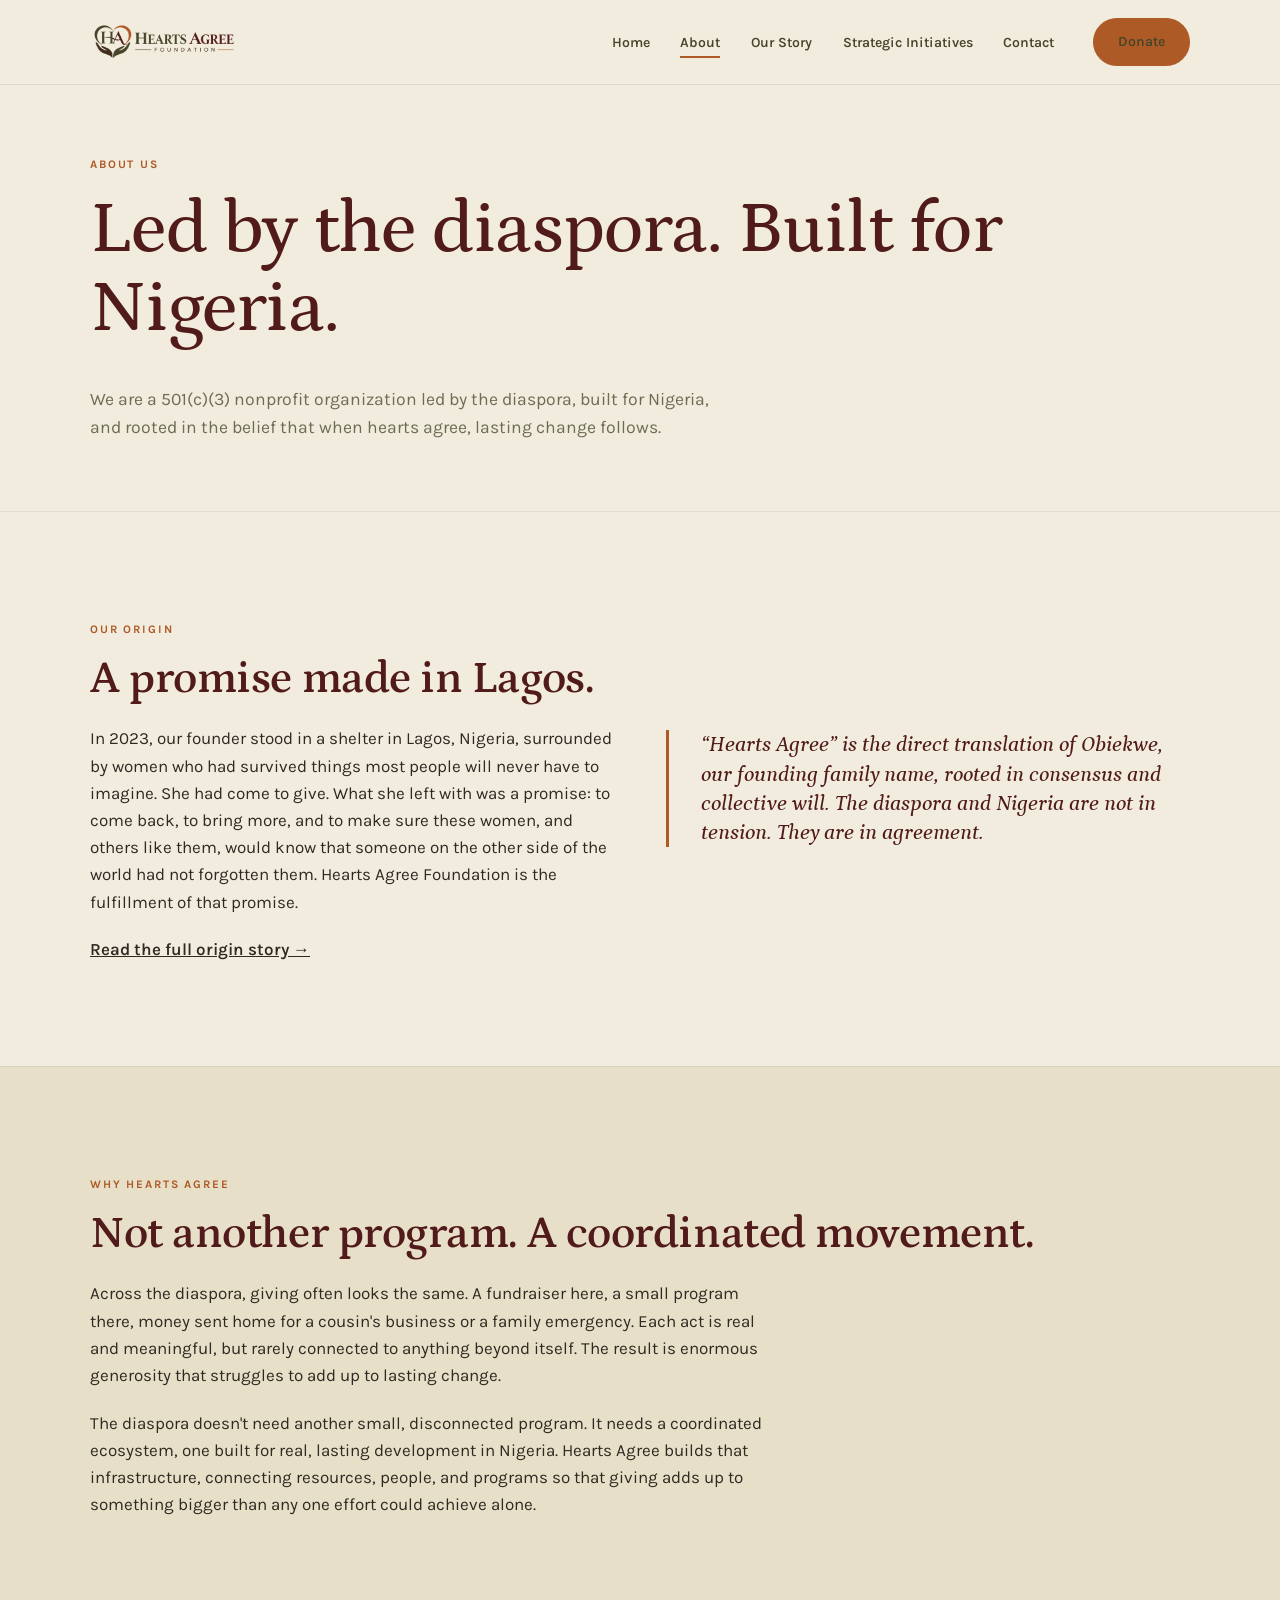
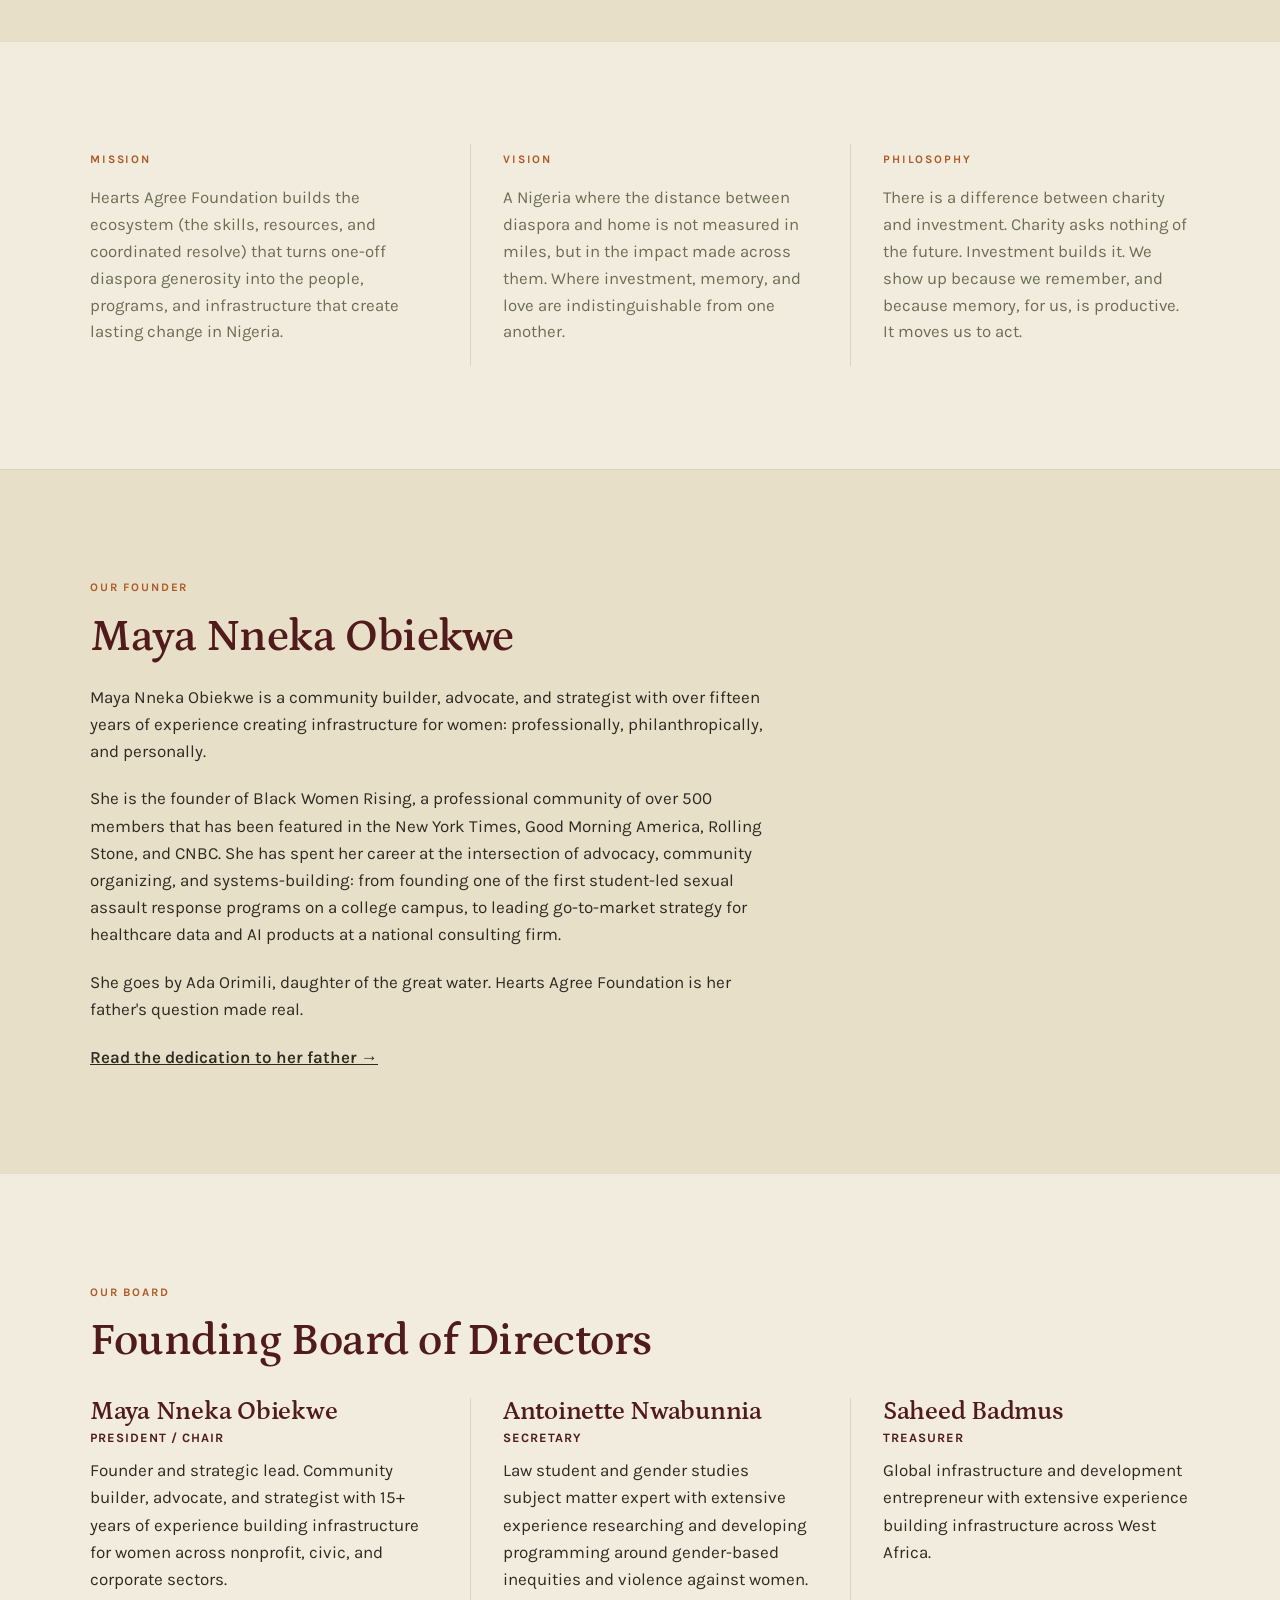
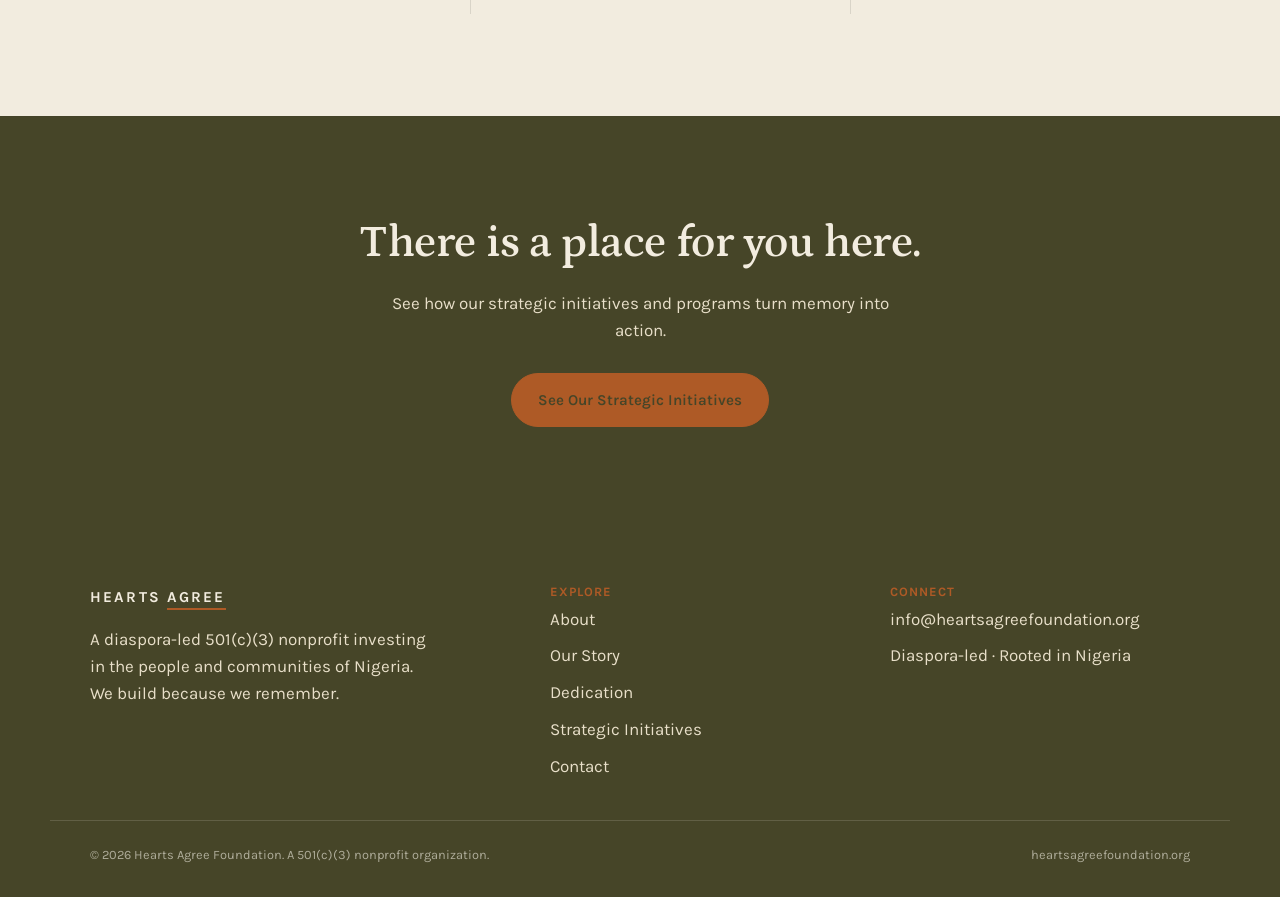
==== about.html @ 0e343a44 "Add real logo to header and favicon, snap palette to logo colors Use the official Hearts Agree Found" ====
<!DOCTYPE html>
<html lang="en">
<head>
<meta charset="UTF-8">
<meta name="viewport" content="width=device-width, initial-scale=1.0">
<title>About | Hearts Agree Foundation</title>
<meta name="description" content="Hearts Agree Foundation is a 501(c)(3) nonprofit led by the diaspora, built for Nigeria. Learn our origin story, what our name means, and meet our founder and board.">
<link rel="preconnect" href="https://fonts.googleapis.com">
<link rel="preconnect" href="https://fonts.gstatic.com" crossorigin>
<link href="https://fonts.googleapis.com/css2?family=Petrona:ital,wght@0,500;0,600;0,700;1,500&family=Karla:wght@400;500;600;700&display=swap" rel="stylesheet">
<link rel="icon" type="image/png" href="assets/img/favicon.png">
<link rel="stylesheet" href="assets/css/style.css">
</head>
<body>

<header class="site-header">
  <nav class="nav">
    <a href="index.html" class="brand"><img src="assets/img/logo.png" alt="Hearts Agree Foundation" class="brand-logo"></a>
    <button class="nav-toggle" aria-label="Toggle menu" aria-expanded="false">
      <span></span><span></span><span></span>
    </button>
    <ul class="nav-links">
      <li><a href="index.html">Home</a></li>
      <li><a href="about.html">About</a></li>
      <li><a href="story.html">Our Story</a></li>
      <li><a href="programs.html">Strategic Initiatives</a></li>
      <li><a href="contact.html">Contact</a></li>
      <li class="nav-cta"><a href="contact.html#donate" class="btn btn-gold">Donate</a></li>
    </ul>
  </nav>
</header>

<section class="page-hero">
  <div class="wrap">
    <span class="eyebrow">About Us</span>
    <h1>Led by the diaspora. Built for Nigeria.</h1>
    <p style="font-size:1.1rem; max-width:62ch; color:var(--forest-soft);">We are a 501(c)(3) nonprofit organization led by the diaspora, built for Nigeria, and rooted in the belief that when hearts agree, lasting change follows.</p>
  </div>
</section>

<section>
  <div class="wrap split">
    <div>
      <span class="eyebrow">Our Origin</span>
      <h2>A promise made in Lagos.</h2>
      <p>In 2023, our founder stood in a shelter in Lagos, Nigeria, surrounded by women who had survived things most people will never have to imagine. She had come to give. What she left with was a promise: to come back, to bring more, and to make sure these women, and others like them, would know that someone on the other side of the world had not forgotten them. Hearts Agree Foundation is the fulfillment of that promise.</p>
      <a href="story.html" style="text-decoration:underline; font-weight:600;">Read the full origin story &rarr;</a>
    </div>
    <div class="split-media">
      <div class="quote">
        <p>&ldquo;Hearts Agree&rdquo; is the direct translation of Obiekwe, our founding family name, rooted in consensus and collective will. The diaspora and Nigeria are not in tension. They are in agreement.</p>
      </div>
    </div>
  </div>
</section>

<section class="tint">
  <div class="wrap">
    <span class="eyebrow">Why Hearts Agree</span>
    <h2>Not another program. A coordinated movement.</h2>
    <p style="max-width:68ch;">Across the diaspora, giving often looks the same. A fundraiser here, a small program there, money sent home for a cousin's business or a family emergency. Each act is real and meaningful, but rarely connected to anything beyond itself. The result is enormous generosity that struggles to add up to lasting change.</p>
    <p style="max-width:68ch;">The diaspora doesn't need another small, disconnected program. It needs a coordinated ecosystem, one built for real, lasting development in Nigeria. Hearts Agree builds that infrastructure, connecting resources, people, and programs so that giving adds up to something bigger than any one effort could achieve alone.</p>
  </div>
</section>

<section>
  <div class="wrap">
    <div class="pillar-grid">
      <div>
        <span class="eyebrow">Mission</span>
        <p style="font-size:1.05rem; color:var(--forest-soft);">Hearts Agree Foundation builds the ecosystem (the skills, resources, and coordinated resolve) that turns one-off diaspora generosity into the people, programs, and infrastructure that create lasting change in Nigeria.</p>
      </div>
      <div>
        <span class="eyebrow">Vision</span>
        <p style="font-size:1.05rem; color:var(--forest-soft);">A Nigeria where the distance between diaspora and home is not measured in miles, but in the impact made across them. Where investment, memory, and love are indistinguishable from one another.</p>
      </div>
      <div>
        <span class="eyebrow">Philosophy</span>
        <p style="font-size:1.05rem; color:var(--forest-soft);">There is a difference between charity and investment. Charity asks nothing of the future. Investment builds it. We show up because we remember, and because memory, for us, is productive. It moves us to act.</p>
      </div>
    </div>
  </div>
</section>

<section class="tint">
  <div class="wrap founder-row" style="display:block;">
    <span class="eyebrow">Our Founder</span>
    <h2>Maya Nneka Obiekwe</h2>
    <p style="max-width:68ch;">Maya Nneka Obiekwe is a community builder, advocate, and strategist with over fifteen years of experience creating infrastructure for women: professionally, philanthropically, and personally.</p>
    <p style="max-width:68ch;">She is the founder of Black Women Rising, a professional community of over 500 members that has been featured in the New York Times, Good Morning America, Rolling Stone, and CNBC. She has spent her career at the intersection of advocacy, community organizing, and systems-building: from founding one of the first student-led sexual assault response programs on a college campus, to leading go-to-market strategy for healthcare data and AI products at a national consulting firm.</p>
    <p style="max-width:68ch;">She goes by Ada Orimili, daughter of the great water. Hearts Agree Foundation is her father's question made real.</p>
    <a href="dedication.html" style="text-decoration:underline; font-weight:600;">Read the dedication to her father &rarr;</a>
  </div>
</section>

<section>
  <div class="wrap">
    <span class="eyebrow">Our Board</span>
    <h2 style="margin-bottom:2rem;">Founding Board of Directors</h2>
    <div class="board-grid">
      <div>
        <h3>Maya Nneka Obiekwe</h3>
        <span class="board-role">President / Chair</span>
        <p>Founder and strategic lead. Community builder, advocate, and strategist with 15+ years of experience building infrastructure for women across nonprofit, civic, and corporate sectors.</p>
      </div>
      <div>
        <h3>Antoinette Nwabunnia</h3>
        <span class="board-role">Secretary</span>
        <p>Law student and gender studies subject matter expert with extensive experience researching and developing programming around gender-based inequities and violence against women.</p>
      </div>
      <div>
        <h3>Saheed Badmus</h3>
        <span class="board-role">Treasurer</span>
        <p>Global infrastructure and development entrepreneur with extensive experience building infrastructure across West Africa.</p>
      </div>
    </div>
  </div>
</section>

<section class="cta-band">
  <div class="wrap">
    <h2>There is a place for you here.</h2>
    <p style="color:var(--cream-dim); max-width:50ch; margin:0 auto 1.8rem;">See how our strategic initiatives and programs turn memory into action.</p>
    <a href="programs.html" class="btn btn-gold">See Our Strategic Initiatives</a>
  </div>
</section>

<footer class="site-footer">
  <div class="wrap footer-grid">
    <div>
      <div class="brand" style="color:var(--cream);">Hearts <span>Agree</span></div>
      <p style="margin-top:1rem; max-width:34ch;">A diaspora-led 501(c)(3) nonprofit investing in the people and communities of Nigeria. We build because we remember.</p>
    </div>
    <div>
      <h4>Explore</h4>
      <ul>
        <li><a href="about.html">About</a></li>
        <li><a href="story.html">Our Story</a></li>
        <li><a href="dedication.html">Dedication</a></li>
        <li><a href="programs.html">Strategic Initiatives</a></li>
        <li><a href="contact.html">Contact</a></li>
      </ul>
    </div>
    <div>
      <h4>Connect</h4>
      <ul>
        <li><a href="mailto:info@heartsagreefoundation.org">info@heartsagreefoundation.org</a></li>
        <li>Diaspora-led &middot; Rooted in Nigeria</li>
      </ul>
    </div>
  </div>
  <div class="footer-bottom">
    <span>&copy; 2026 Hearts Agree Foundation. A 501(c)(3) nonprofit organization.</span>
    <span>heartsagreefoundation.org</span>
  </div>
</footer>

<script src="assets/js/main.js"></script>
</body>
</html>
---- assets/css/style.css ----
/* ==========================================================================
   Hearts Agree Foundation — Design System
   ========================================================================== */

:root {
  --forest: #464528;
  --forest-soft: #6B6E52;
  --cream: #F2ECDF;
  --cream-dim: #E8DFC9;
  --sage: #3D2B1F;
  --sage-soft: #DDD2BC;
  --gold: #AE5A26;
  --charcoal: #2E2A22;
  --white: #FFFFFF;
  --terracotta: #AE5A26;
  --terracotta-soft: #DDBB98;
  --maroon: #511B1B;
  --maroon-soft: #C99A9B;

  --font-display: "Petrona", Georgia, "Times New Roman", serif;
  --font-body: "Karla", -apple-system, BlinkMacSystemFont, "Segoe UI", sans-serif;

  --max: 1180px;
  --gap: clamp(1.5rem, 4vw, 4rem);
  --radius: 22px;
  --radius-pill: 999px;
}

*, *::before, *::after { box-sizing: border-box; }
html { scroll-behavior: smooth; }

body {
  margin: 0;
  background: var(--cream);
  color: var(--charcoal);
  font-family: var(--font-body);
  font-size: 17px;
  line-height: 1.6;
  -webkit-font-smoothing: antialiased;
}

img { max-width: 100%; display: block; }

a {
  color: inherit;
  text-decoration: none;
}

h1, h2, h3, h4 {
  font-family: var(--font-display);
  color: var(--maroon);
  line-height: 1.08;
  margin: 0 0 0.5em;
  font-weight: 600;
  letter-spacing: -0.01em;
}

h1 { font-size: clamp(2.6rem, 6vw, 4.6rem); font-weight: 500; }
h2 { font-size: clamp(1.9rem, 4vw, 2.8rem); }
h3 { font-size: clamp(1.3rem, 2.4vw, 1.6rem); }

p { margin: 0 0 1.2em; }

.eyebrow {
  display: inline-block;
  font-family: var(--font-body);
  font-size: 0.72rem;
  font-weight: 700;
  letter-spacing: 0.16em;
  text-transform: uppercase;
  color: var(--terracotta);
  margin-bottom: 1.4em;
}

.wrap {
  max-width: var(--max);
  margin: 0 auto;
  padding: 0 clamp(1.25rem, 4vw, 2.5rem);
}

section { padding: clamp(3.5rem, 8vw, 6.5rem) 0; }
section + section { border-top: 1px solid rgba(43,43,40,0.08); }

/* ---------- Buttons ---------- */
.btn {
  display: inline-flex;
  align-items: center;
  gap: 0.5em;
  font-family: var(--font-body);
  font-weight: 600;
  font-size: 0.95rem;
  padding: 0.9em 1.7em;
  border: 1.5px solid var(--forest);
  border-radius: var(--radius-pill);
  transition: background 0.2s ease, color 0.2s ease, transform 0.15s ease;
  cursor: pointer;
}
.btn-primary { background: var(--forest); color: var(--cream); }
.btn-primary:hover { background: var(--forest-soft); transform: translateY(-1px); }
.btn-outline { background: transparent; color: var(--forest); }
.btn-outline:hover { background: var(--forest); color: var(--cream); }
.btn-gold { background: var(--gold); color: var(--forest); border-color: var(--gold); }
.btn-gold:hover { background: #b8b153; }

/* ---------- Header / Nav ---------- */
.site-header {
  position: sticky;
  top: 0;
  z-index: 50;
  background: var(--cream);
  border-bottom: 1px solid rgba(43,43,40,0.1);
}
.nav {
  display: flex;
  align-items: center;
  justify-content: space-between;
  padding: 1.1rem clamp(1.25rem, 4vw, 2.5rem);
  max-width: var(--max);
  margin: 0 auto;
}
.brand {
  font-family: var(--font-body);
  font-size: 0.95rem;
  font-weight: 700;
  color: var(--maroon);
  text-transform: uppercase;
  letter-spacing: 0.14em;
  white-space: nowrap;
}
.brand span {
  color: inherit;
  border-bottom: 2px solid var(--gold);
  padding-bottom: 0.1em;
}
.brand-logo {
  height: 46px;
  width: auto;
  display: block;
}

.nav-links {
  display: flex;
  align-items: center;
  gap: clamp(1rem, 2.4vw, 2.2rem);
  list-style: none;
  margin: 0;
  padding: 0;
}
.nav-links a {
  font-size: 0.88rem;
  font-weight: 600;
  color: var(--forest);
  padding: 0.3em 0;
  border-bottom: 2px solid transparent;
  transition: border-color 0.2s ease, color 0.2s ease;
}
.nav-links a:hover,
.nav-links a.active {
  color: var(--forest);
  border-bottom-color: var(--gold);
}
.nav-cta { margin-left: 0.5rem; }
.nav-cta .btn {
  color: var(--cream);
  padding: 0.9em 1.7em;
  border-bottom: none;
}
.nav-cta .btn:hover { color: var(--cream); border-bottom: none; }
.nav-cta .btn-gold { color: var(--forest); }

.nav-toggle {
  display: none;
  background: none;
  border: none;
  cursor: pointer;
  padding: 0.4rem;
}
.nav-toggle span {
  display: block;
  width: 24px;
  height: 2px;
  background: var(--forest);
  margin: 5px 0;
  transition: transform 0.2s ease, opacity 0.2s ease;
}

@media (max-width: 860px) {
  .nav-toggle { display: block; }
  .nav-links {
    position: absolute;
    top: 100%;
    left: 0;
    right: 0;
    flex-direction: column;
    align-items: flex-start;
    background: var(--cream);
    padding: 1rem clamp(1.25rem, 4vw, 2.5rem) 1.6rem;
    border-bottom: 1px solid rgba(43,43,40,0.1);
    display: none;
    gap: 1rem;
  }
  .nav-links.open { display: flex; }
  .nav-cta { margin-left: 0; }
}

/* ---------- Hero ---------- */
.hero {
  padding: clamp(3rem, 9vw, 6rem) 0 clamp(2.5rem, 6vw, 4rem);
}
.hero-grid {
  display: grid;
  grid-template-columns: 1.4fr 1fr;
  gap: var(--gap);
  align-items: end;
}
.hero-actions {
  display: flex;
  flex-wrap: wrap;
  gap: 0.9rem;
  margin-top: 1.6rem;
}
.hero-stat {
  padding-left: clamp(1.4rem, 3vw, 2rem);
  border-left: 3px solid var(--gold);
}
.hero-stat .num {
  font-family: var(--font-display);
  font-size: clamp(2.4rem, 4vw, 3.2rem);
  color: var(--gold);
  line-height: 1;
  margin-bottom: 0.3em;
}
.hero-stat p { margin: 0; font-size: 0.95rem; color: var(--forest-soft); }

@media (max-width: 860px) {
  .hero-grid { grid-template-columns: 1fr; }
}

/* ---------- Two column content ---------- */
.split {
  display: grid;
  grid-template-columns: 1fr 1fr;
  gap: var(--gap);
  align-items: center;
}
.tint {
  background: var(--cream-dim);
}

.timeline-photo {
  width: 100%;
  aspect-ratio: 3/4;
  object-fit: cover;
  border-radius: var(--radius);
  margin: 0.8rem 0 1.2rem;
}

.portrait-photo {
  width: 100%;
  aspect-ratio: 3/4;
  object-fit: cover;
  border-radius: var(--radius);
}
.split.reverse .split-media { order: 2; }
@media (max-width: 860px) {
  .split { grid-template-columns: 1fr; }
  .split.reverse .split-media { order: 0; }
}

.quote {
  border-left: 3px solid var(--terracotta);
  padding-left: clamp(1.4rem, 3vw, 2rem);
}
.quote p {
  font-family: var(--font-display);
  font-style: italic;
  font-size: 1.35rem;
  font-weight: 500;
  color: var(--maroon);
  margin: 0;
  line-height: 1.35;
}
.quote cite {
  display: block;
  margin-top: 1rem;
  font-family: var(--font-body);
  font-style: normal;
  font-size: 0.85rem;
  font-weight: 600;
  color: var(--forest-soft);
}

/* ---------- What We Do / Program columns ---------- */
.pillar-grid {
  display: grid;
  grid-template-columns: repeat(3, 1fr);
  gap: clamp(1.5rem, 4vw, 2.5rem);
}
@media (min-width: 701px) {
  .pillar-grid > div:not(:first-child) {
    border-left: 1px solid rgba(43,43,40,0.12);
    padding-left: clamp(1.5rem, 3vw, 2rem);
  }
}
@media (max-width: 700px) { .pillar-grid { grid-template-columns: 1fr; } }

/* ---------- Program detail blocks ---------- */
.program-block {
  max-width: 68ch;
}
.program-block .eyebrow { color: var(--terracotta); }

/* ---------- Action grid (compact get-involved list) ---------- */
.action-grid {
  display: grid;
  grid-template-columns: 1fr 1fr;
  gap: clamp(2rem, 5vw, 3rem) clamp(2rem, 5vw, 3.5rem);
}
.action-grid > div:nth-child(odd) {
  padding-right: clamp(1.5rem, 3vw, 2rem);
}
@media (min-width: 701px) {
  .action-grid > div:nth-child(odd) { border-right: 1px solid rgba(43,43,40,0.12); }
  .action-grid > div:nth-child(n+3) { border-top: 1px solid rgba(43,43,40,0.12); padding-top: 1.8rem; }
}
@media (max-width: 700px) {
  .action-grid { grid-template-columns: 1fr; }
  .action-grid > div:not(:first-child) { border-top: 1px solid rgba(43,43,40,0.12); padding-top: 1.6rem; }
}
.action-grid h3 { margin-bottom: 0.4em; }
.action-grid p { font-size: 0.95rem; color: var(--forest-soft); }

/* ---------- Photo grid ---------- */
.photo-grid {
  margin-top: clamp(2rem, 5vw, 3rem);
  display: grid;
  grid-template-columns: repeat(3, 1fr);
  gap: clamp(0.9rem, 2vw, 1.4rem);
}
.photo-grid img {
  width: 100%;
  height: 100%;
  aspect-ratio: 4/3;
  object-fit: cover;
  border-radius: var(--radius);
}
@media (max-width: 700px) {
  .photo-grid { grid-template-columns: 1fr; }
}

/* ---------- Board / people grid ---------- */
.board-grid {
  display: grid;
  grid-template-columns: repeat(3, 1fr);
  gap: clamp(1.5rem, 4vw, 2.5rem);
}
@media (min-width: 701px) {
  .board-grid > div:not(:first-child) {
    border-left: 1px solid rgba(43,43,40,0.12);
    padding-left: clamp(1.5rem, 3vw, 2rem);
  }
}
@media (max-width: 700px) { .board-grid { grid-template-columns: 1fr; } }
.board-grid h3 { margin-bottom: 0.1em; }
.board-role {
  display: block;
  font-size: 0.8rem;
  font-weight: 700;
  letter-spacing: 0.08em;
  text-transform: uppercase;
  color: var(--maroon);
  margin-bottom: 0.7em;
}

.stat-row {
  display: flex;
  gap: clamp(1.5rem, 5vw, 3.5rem);
  flex-wrap: wrap;
  margin-top: 2rem;
}
.stat-row .num {
  font-family: var(--font-display);
  font-size: 2.2rem;
  color: var(--gold);
  display: block;
}
.stat-row .lbl {
  font-size: 0.85rem;
  color: var(--forest-soft);
}

/* ---------- Sage impact band ---------- */
.impact-band {
  background: var(--sage-soft);
}

/* ---------- Hero photo panel ---------- */
.hero-photo {
  margin-top: clamp(2rem, 5vw, 3rem);
  border-radius: var(--radius);
  overflow: hidden;
  aspect-ratio: 16/9;
}
.hero-photo img {
  width: 100%;
  height: 100%;
  object-fit: cover;
  display: block;
}
@media (max-width: 700px) {
  .hero-photo { aspect-ratio: 4/3; }
}

/* ---------- Callout / CTA band ---------- */
.cta-band {
  background: var(--forest);
  color: var(--cream);
  text-align: center;
}
.cta-band h2 { color: var(--cream); }
.cta-band .btn-outline { color: var(--cream); border-color: var(--cream); }
.cta-band .btn-outline:hover { background: var(--cream); color: var(--forest); }

.note {
  border-left: 3px solid var(--gold);
  padding-left: 1.4rem;
  font-size: 0.92rem;
  font-style: italic;
  color: var(--forest-soft);
}

/* ---------- Footer ---------- */
.site-footer {
  background: var(--forest);
  color: var(--cream-dim);
  padding: 3.5rem 0 2rem;
}
.footer-grid {
  display: grid;
  grid-template-columns: 1.4fr 1fr 1fr;
  gap: 2.5rem;
}
@media (max-width: 700px) { .footer-grid { grid-template-columns: 1fr; } }
.site-footer h4 {
  color: var(--gold);
  font-size: 0.8rem;
  letter-spacing: 0.08em;
  text-transform: uppercase;
  font-family: var(--font-body);
  font-weight: 700;
}
.site-footer a { color: var(--cream-dim); }
.site-footer a:hover { color: var(--gold); }
.site-footer ul { list-style: none; padding: 0; margin: 0; display: flex; flex-direction: column; gap: 0.6rem; }
.footer-bottom {
  max-width: var(--max);
  margin: 2.5rem auto 0;
  padding: 1.5rem clamp(1.25rem, 4vw, 2.5rem) 0;
  border-top: 1px solid rgba(245,241,230,0.15);
  font-size: 0.8rem;
  color: rgba(245,241,230,0.6);
  display: flex;
  justify-content: space-between;
  flex-wrap: wrap;
  gap: 0.5rem;
}

/* ---------- Page header (interior pages) ---------- */
.page-hero {
  padding: clamp(2.5rem, 6vw, 4rem) 0 clamp(2rem, 5vw, 3rem);
}
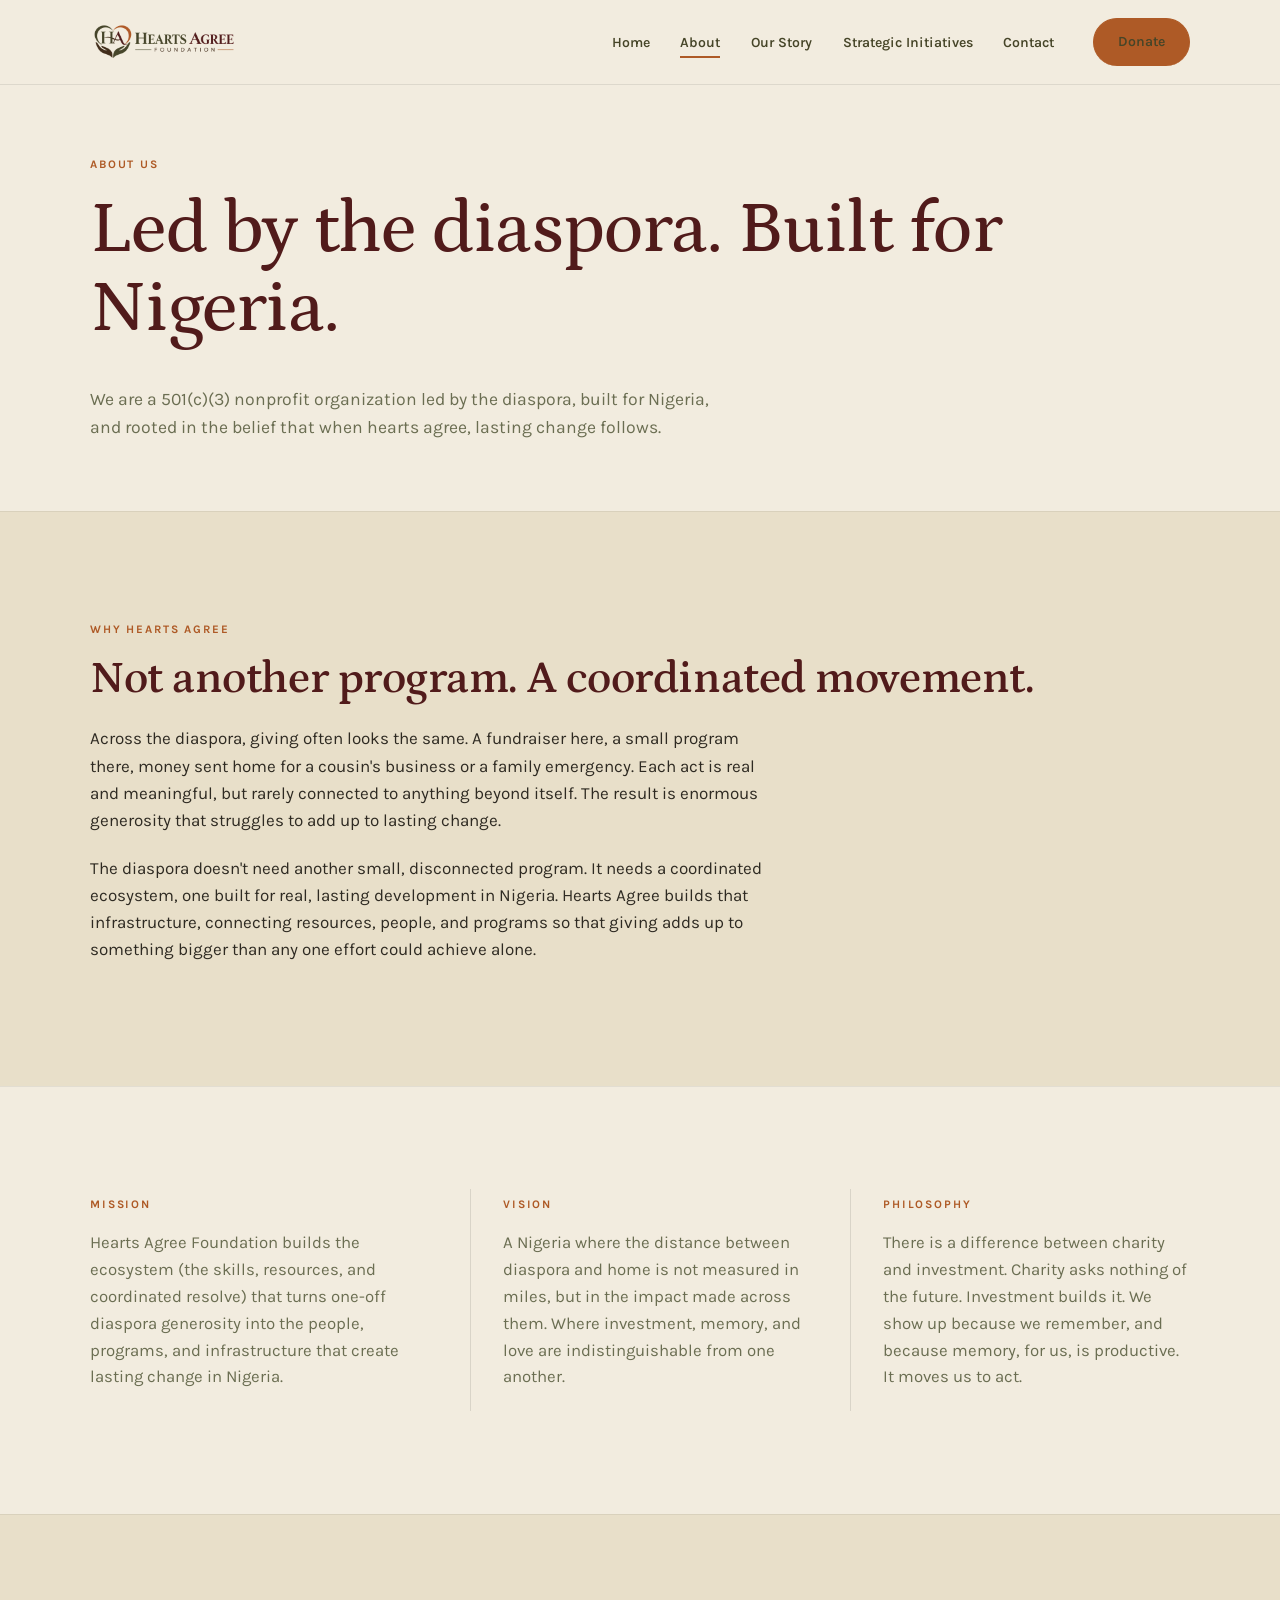
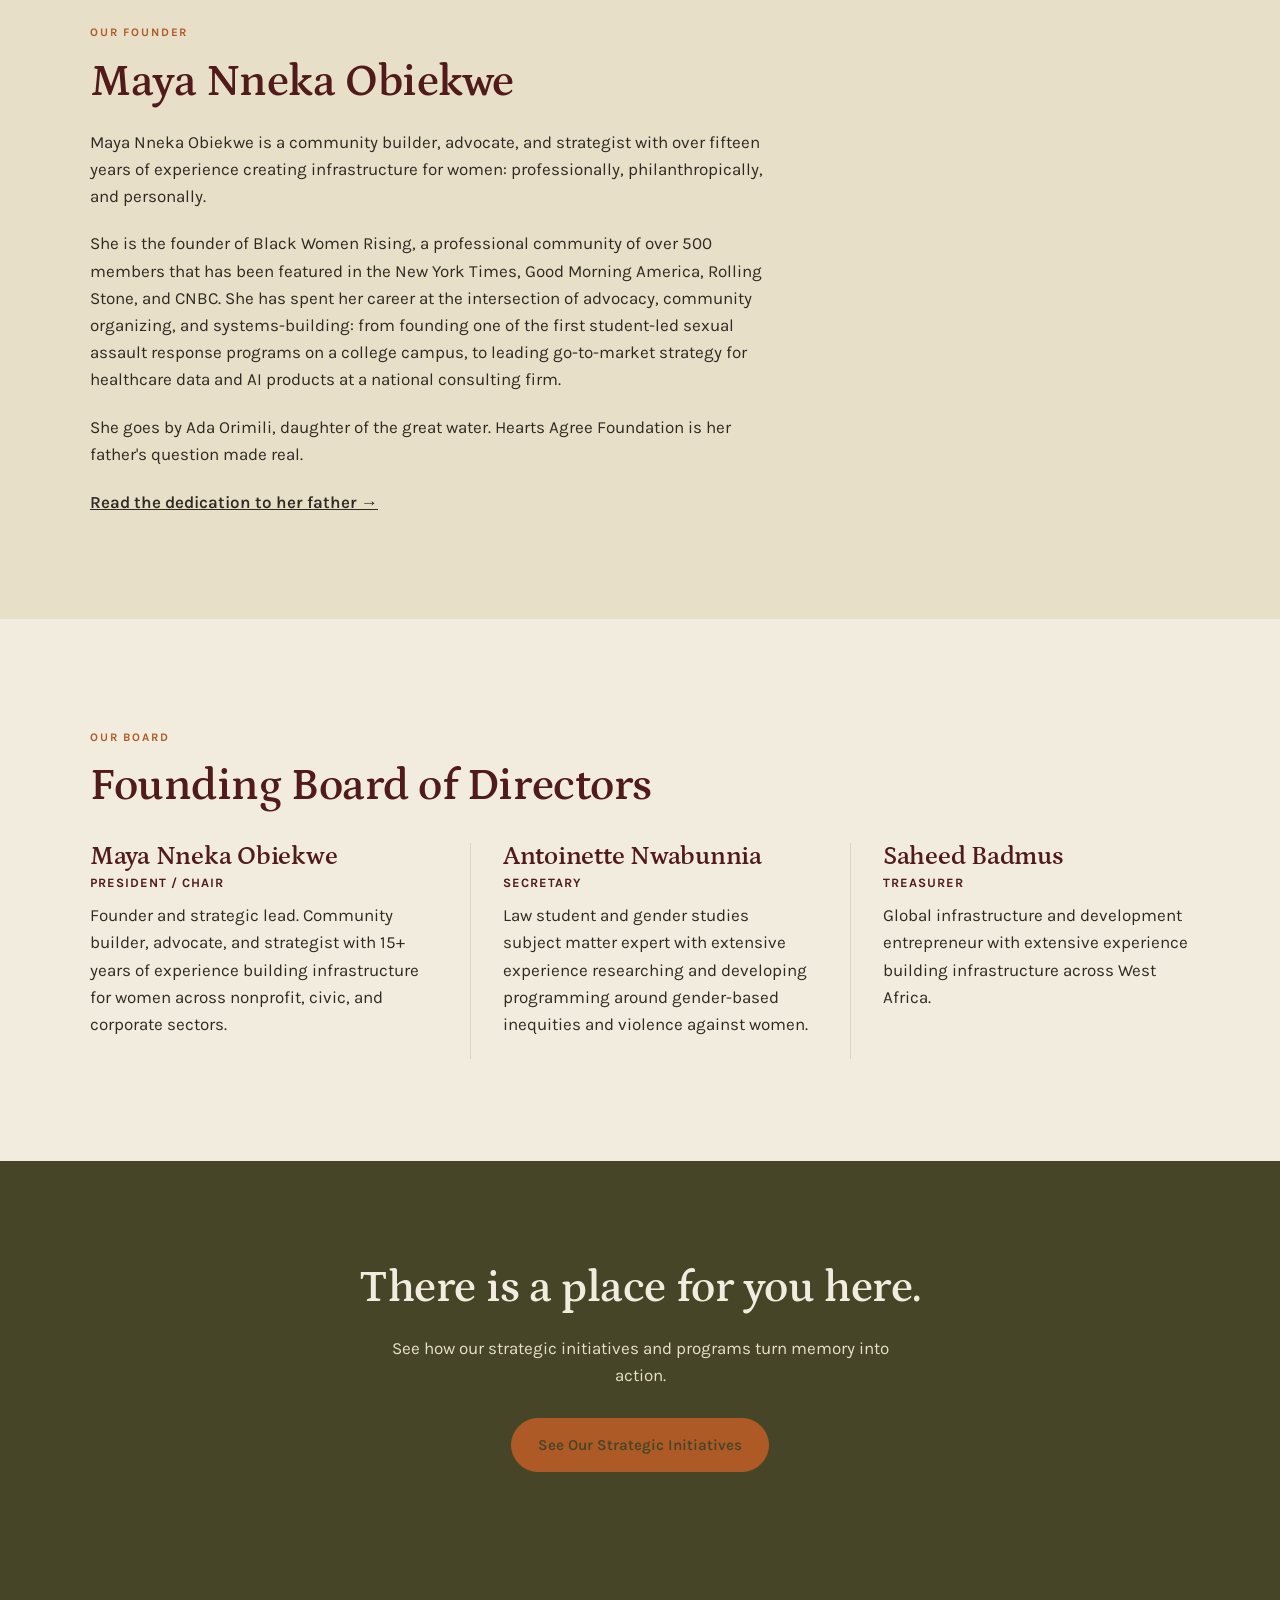
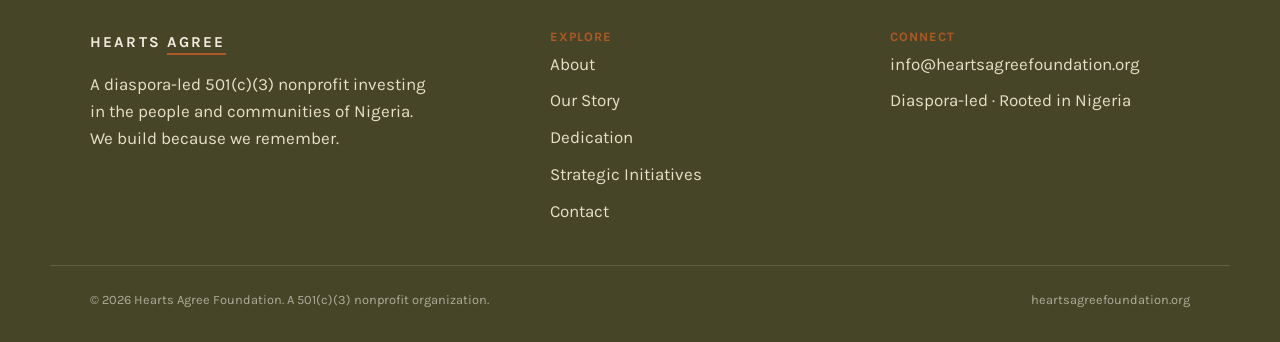
==== commit 2d1489fd: "Remove the duplicated origin story from About The About page's "Our Origin" section repeated the sam" ====
--- a/about.html
+++ b/about.html
@@ -35,22 +35,6 @@
     <span class="eyebrow">About Us</span>
     <h1>Led by the diaspora. Built for Nigeria.</h1>
     <p style="font-size:1.1rem; max-width:62ch; color:var(--forest-soft);">We are a 501(c)(3) nonprofit organization led by the diaspora, built for Nigeria, and rooted in the belief that when hearts agree, lasting change follows.</p>
-  </div>
-</section>
-
-<section>
-  <div class="wrap split">
-    <div>
-      <span class="eyebrow">Our Origin</span>
-      <h2>A promise made in Lagos.</h2>
-      <p>In 2023, our founder stood in a shelter in Lagos, Nigeria, surrounded by women who had survived things most people will never have to imagine. She had come to give. What she left with was a promise: to come back, to bring more, and to make sure these women, and others like them, would know that someone on the other side of the world had not forgotten them. Hearts Agree Foundation is the fulfillment of that promise.</p>
-      <a href="story.html" style="text-decoration:underline; font-weight:600;">Read the full origin story &rarr;</a>
-    </div>
-    <div class="split-media">
-      <div class="quote">
-        <p>&ldquo;Hearts Agree&rdquo; is the direct translation of Obiekwe, our founding family name, rooted in consensus and collective will. The diaspora and Nigeria are not in tension. They are in agreement.</p>
-      </div>
-    </div>
   </div>
 </section>
 
--- a/assets/css/style.css
+++ b/assets/css/style.css
@@ -372,21 +372,53 @@
   margin-bottom: 0.7em;
 }
 
-.stat-row {
+/* ---------- Growth bar chart ---------- */
+.growth-chart {
   display: flex;
   gap: clamp(1.5rem, 5vw, 3.5rem);
-  flex-wrap: wrap;
-  margin-top: 2rem;
-}
-.stat-row .num {
+  margin-top: 2.5rem;
+}
+.growth-col {
+  display: flex;
+  flex-direction: column;
+  align-items: center;
+  text-align: center;
+  flex: 1 1 0;
+  min-width: 84px;
+}
+.growth-bar-wrap {
+  display: flex;
+  flex-direction: column;
+  justify-content: flex-end;
+  align-items: center;
+  height: 200px;
+}
+.growth-value {
   font-family: var(--font-display);
-  font-size: 2.2rem;
-  color: var(--gold);
+  font-size: clamp(1.6rem, 3vw, 2.2rem);
+  font-weight: 700;
+  color: var(--maroon);
+  margin-bottom: 0.5rem;
+}
+.growth-bar {
+  width: clamp(48px, 8vw, 84px);
+  background: linear-gradient(180deg, var(--gold) 0%, var(--maroon) 100%);
+  border-radius: 10px 10px 4px 4px;
+}
+.growth-year {
   display: block;
-}
-.stat-row .lbl {
+  margin-top: 1rem;
+  font-size: 0.78rem;
+  font-weight: 700;
+  letter-spacing: 0.08em;
+  text-transform: uppercase;
+  color: var(--forest-soft);
+}
+.growth-caption {
   font-size: 0.85rem;
   color: var(--forest-soft);
+  max-width: 20ch;
+  margin: 0.4rem 0 0;
 }
 
 /* ---------- Sage impact band ---------- */
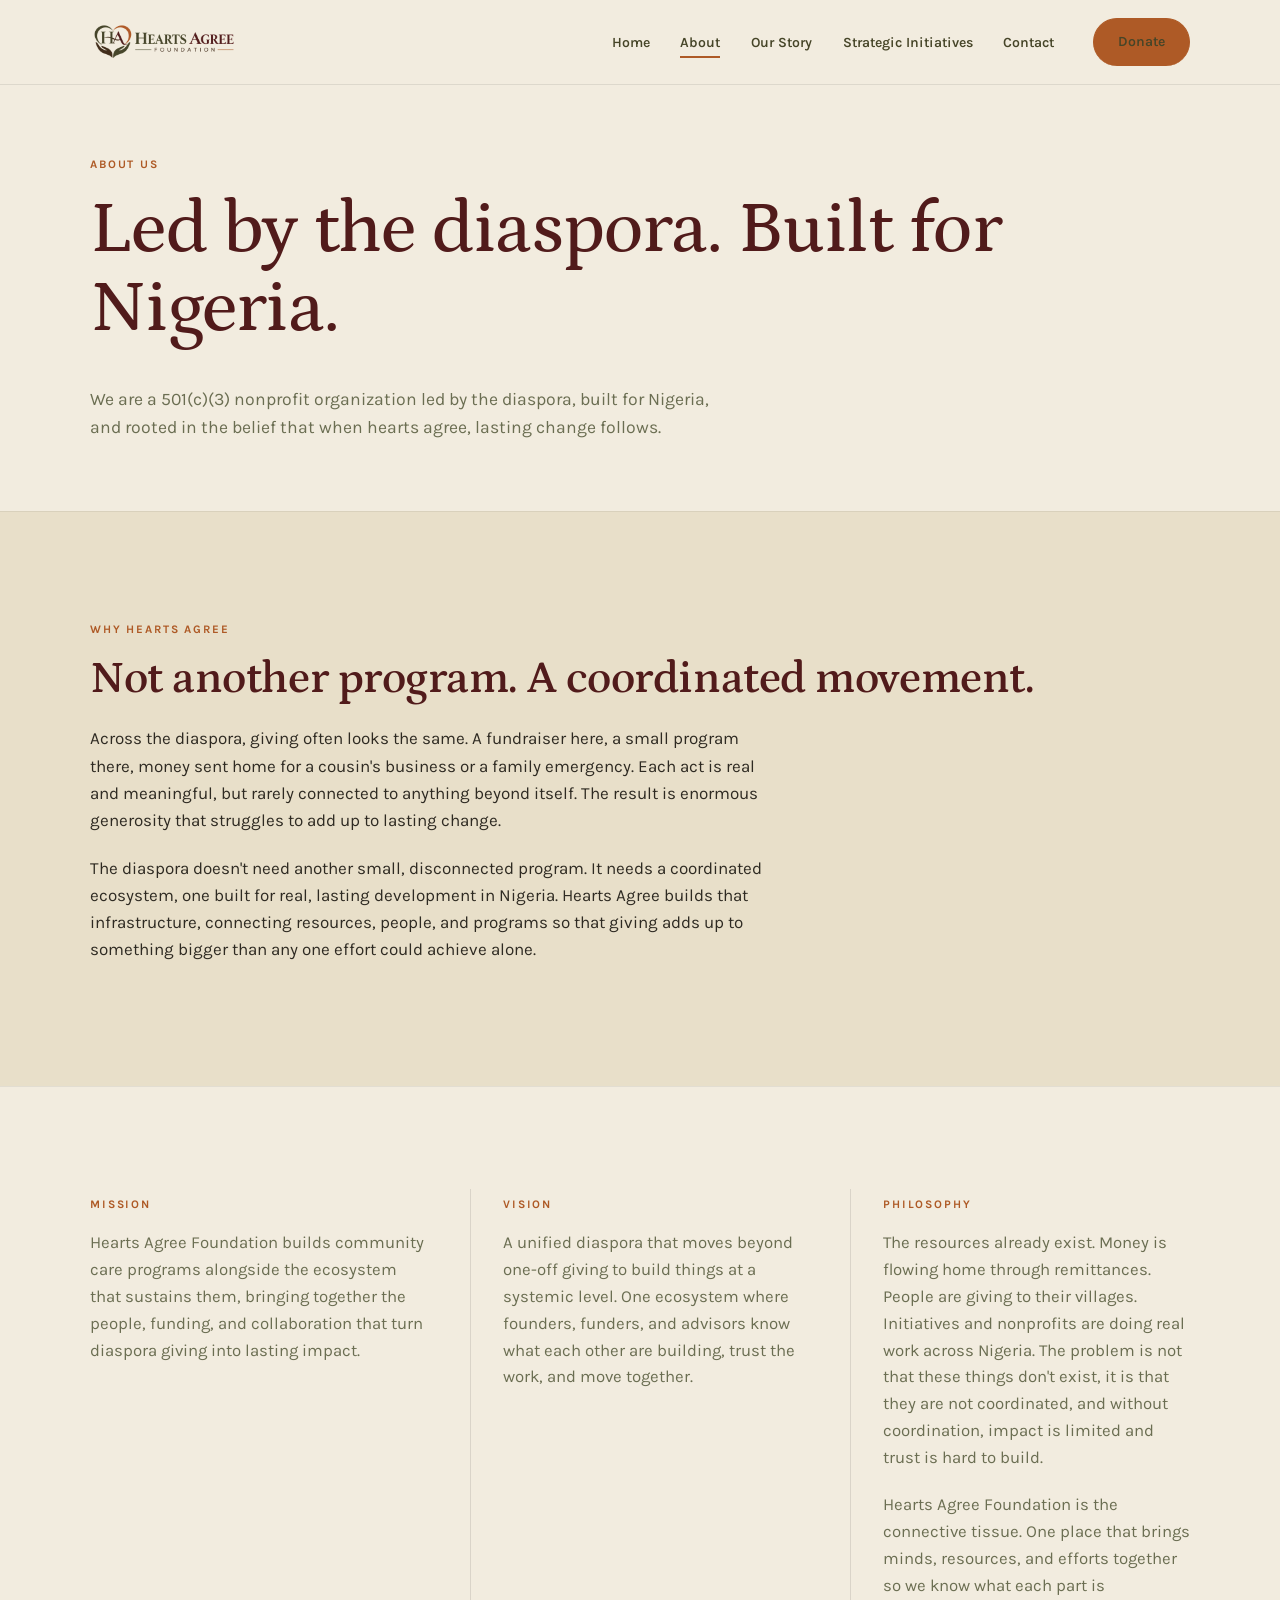
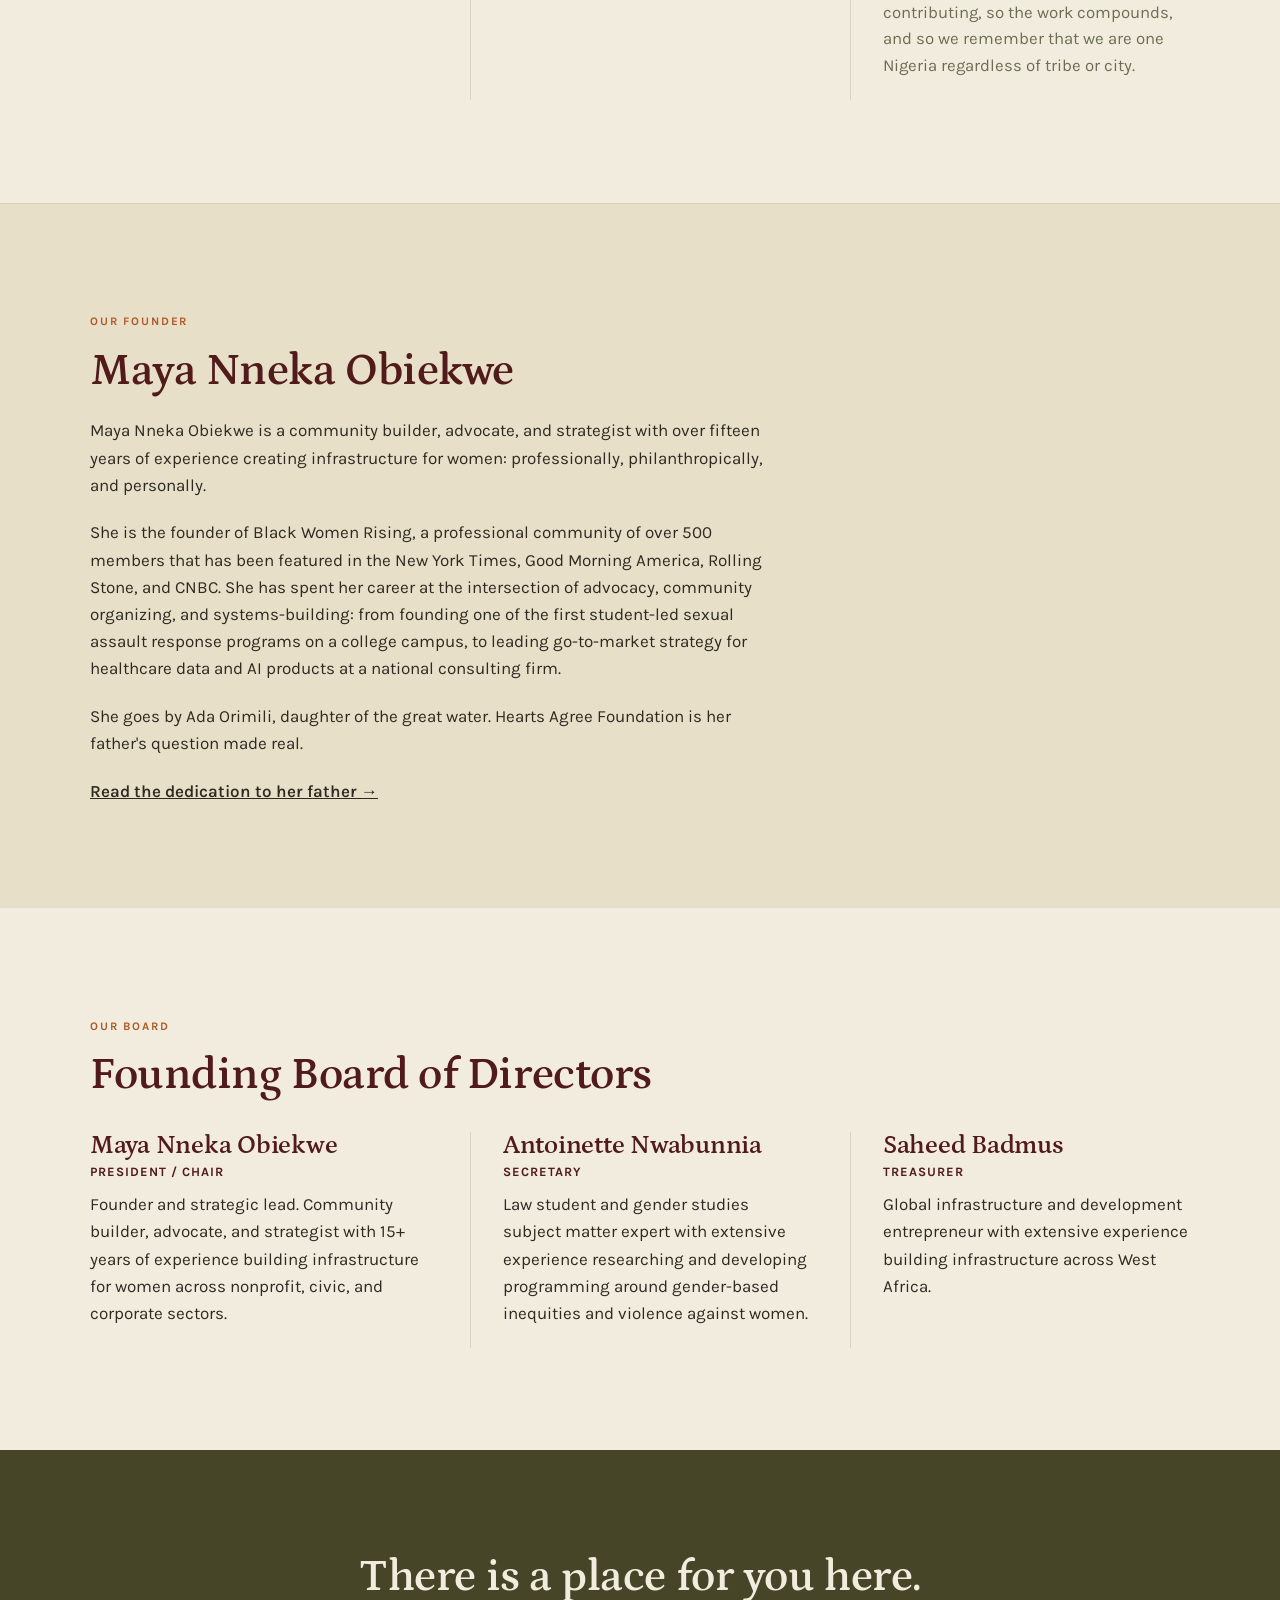
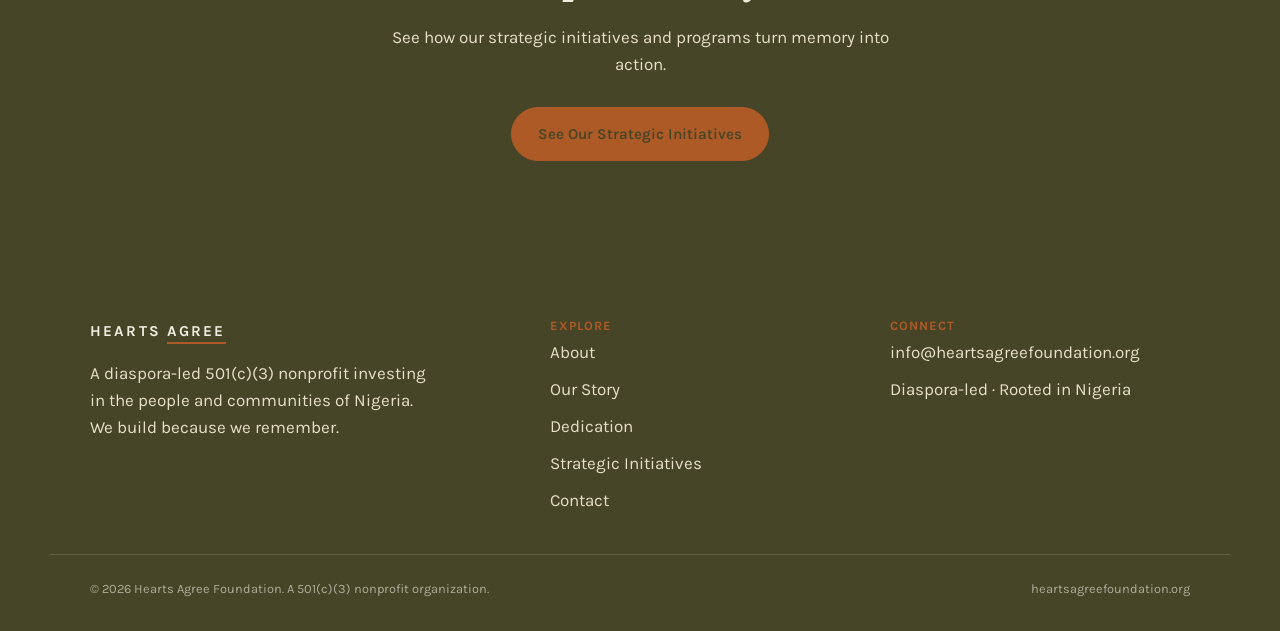
==== commit bfb547d1: "Update Mission/Vision/Philosophy copy and add motion to the site Replace the About page's Mission, V" ====
--- a/about.html
+++ b/about.html
@@ -52,15 +52,16 @@
     <div class="pillar-grid">
       <div>
         <span class="eyebrow">Mission</span>
-        <p style="font-size:1.05rem; color:var(--forest-soft);">Hearts Agree Foundation builds the ecosystem (the skills, resources, and coordinated resolve) that turns one-off diaspora generosity into the people, programs, and infrastructure that create lasting change in Nigeria.</p>
+        <p style="font-size:1.05rem; color:var(--forest-soft);">Hearts Agree Foundation builds community care programs alongside the ecosystem that sustains them, bringing together the people, funding, and collaboration that turn diaspora giving into lasting impact.</p>
       </div>
       <div>
         <span class="eyebrow">Vision</span>
-        <p style="font-size:1.05rem; color:var(--forest-soft);">A Nigeria where the distance between diaspora and home is not measured in miles, but in the impact made across them. Where investment, memory, and love are indistinguishable from one another.</p>
+        <p style="font-size:1.05rem; color:var(--forest-soft);">A unified diaspora that moves beyond one-off giving to build things at a systemic level. One ecosystem where founders, funders, and advisors know what each other are building, trust the work, and move together.</p>
       </div>
       <div>
         <span class="eyebrow">Philosophy</span>
-        <p style="font-size:1.05rem; color:var(--forest-soft);">There is a difference between charity and investment. Charity asks nothing of the future. Investment builds it. We show up because we remember, and because memory, for us, is productive. It moves us to act.</p>
+        <p style="font-size:1.05rem; color:var(--forest-soft);">The resources already exist. Money is flowing home through remittances. People are giving to their villages. Initiatives and nonprofits are doing real work across Nigeria. The problem is not that these things don't exist, it is that they are not coordinated, and without coordination, impact is limited and trust is hard to build.</p>
+        <p style="font-size:1.05rem; color:var(--forest-soft);">Hearts Agree Foundation is the connective tissue. One place that brings minds, resources, and efforts together so we know what each part is contributing, so the work compounds, and so we remember that we are one Nigeria regardless of tribe or city.</p>
       </div>
     </div>
   </div>
--- a/assets/css/style.css
+++ b/assets/css/style.css
@@ -443,6 +443,32 @@
   .hero-photo { aspect-ratio: 4/3; }
 }
 
+/* ---------- Scroll reveal ---------- */
+.reveal {
+  opacity: 0;
+  transform: translateY(22px);
+  transition: opacity 0.7s ease, transform 0.7s ease;
+}
+.reveal.is-visible {
+  opacity: 1;
+  transform: translateY(0);
+}
+@media (prefers-reduced-motion: reduce) {
+  .reveal { opacity: 1; transform: none; transition: none; }
+}
+
+/* ---------- Hover polish ---------- */
+.photo-grid img,
+.timeline-photo,
+.portrait-photo {
+  transition: transform 0.4s ease, box-shadow 0.4s ease;
+}
+.photo-grid img:hover,
+.timeline-photo:hover,
+.portrait-photo:hover {
+  transform: scale(1.025);
+}
+
 /* ---------- Callout / CTA band ---------- */
 .cta-band {
   background: var(--forest);
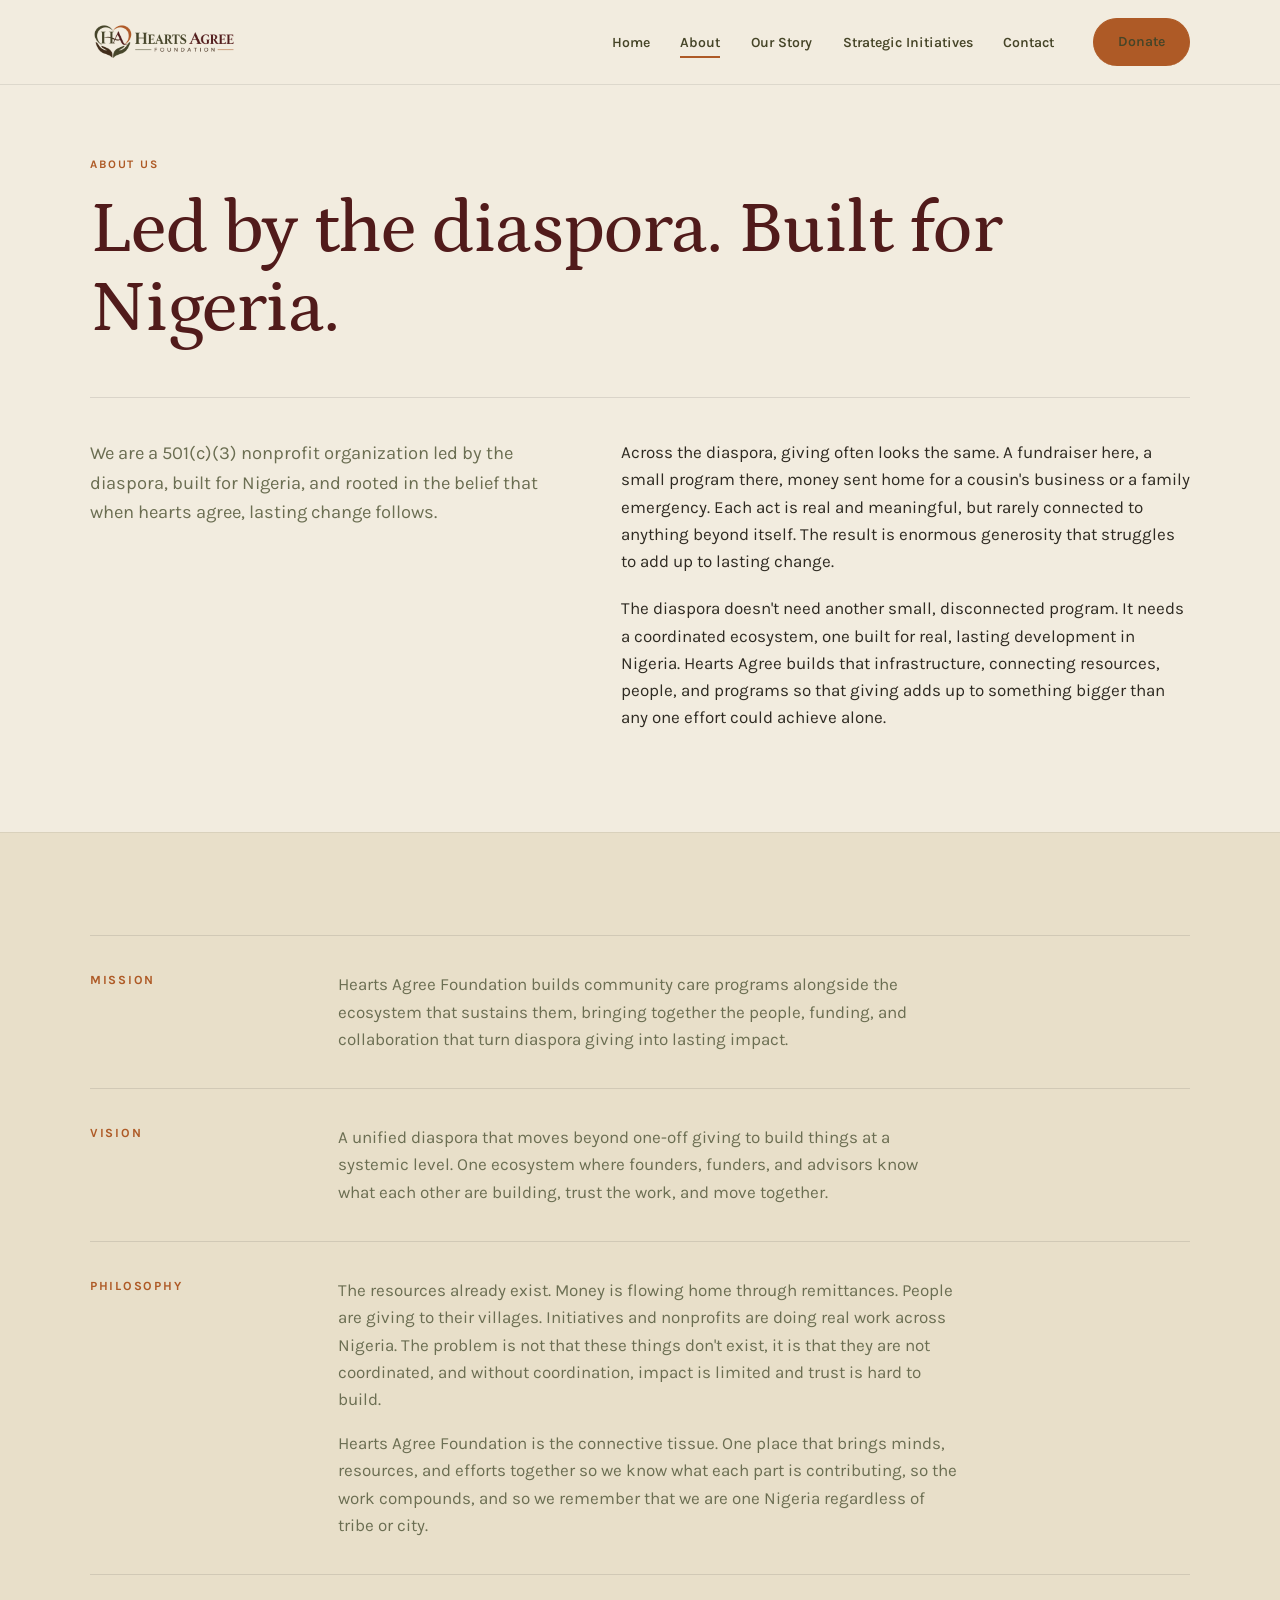
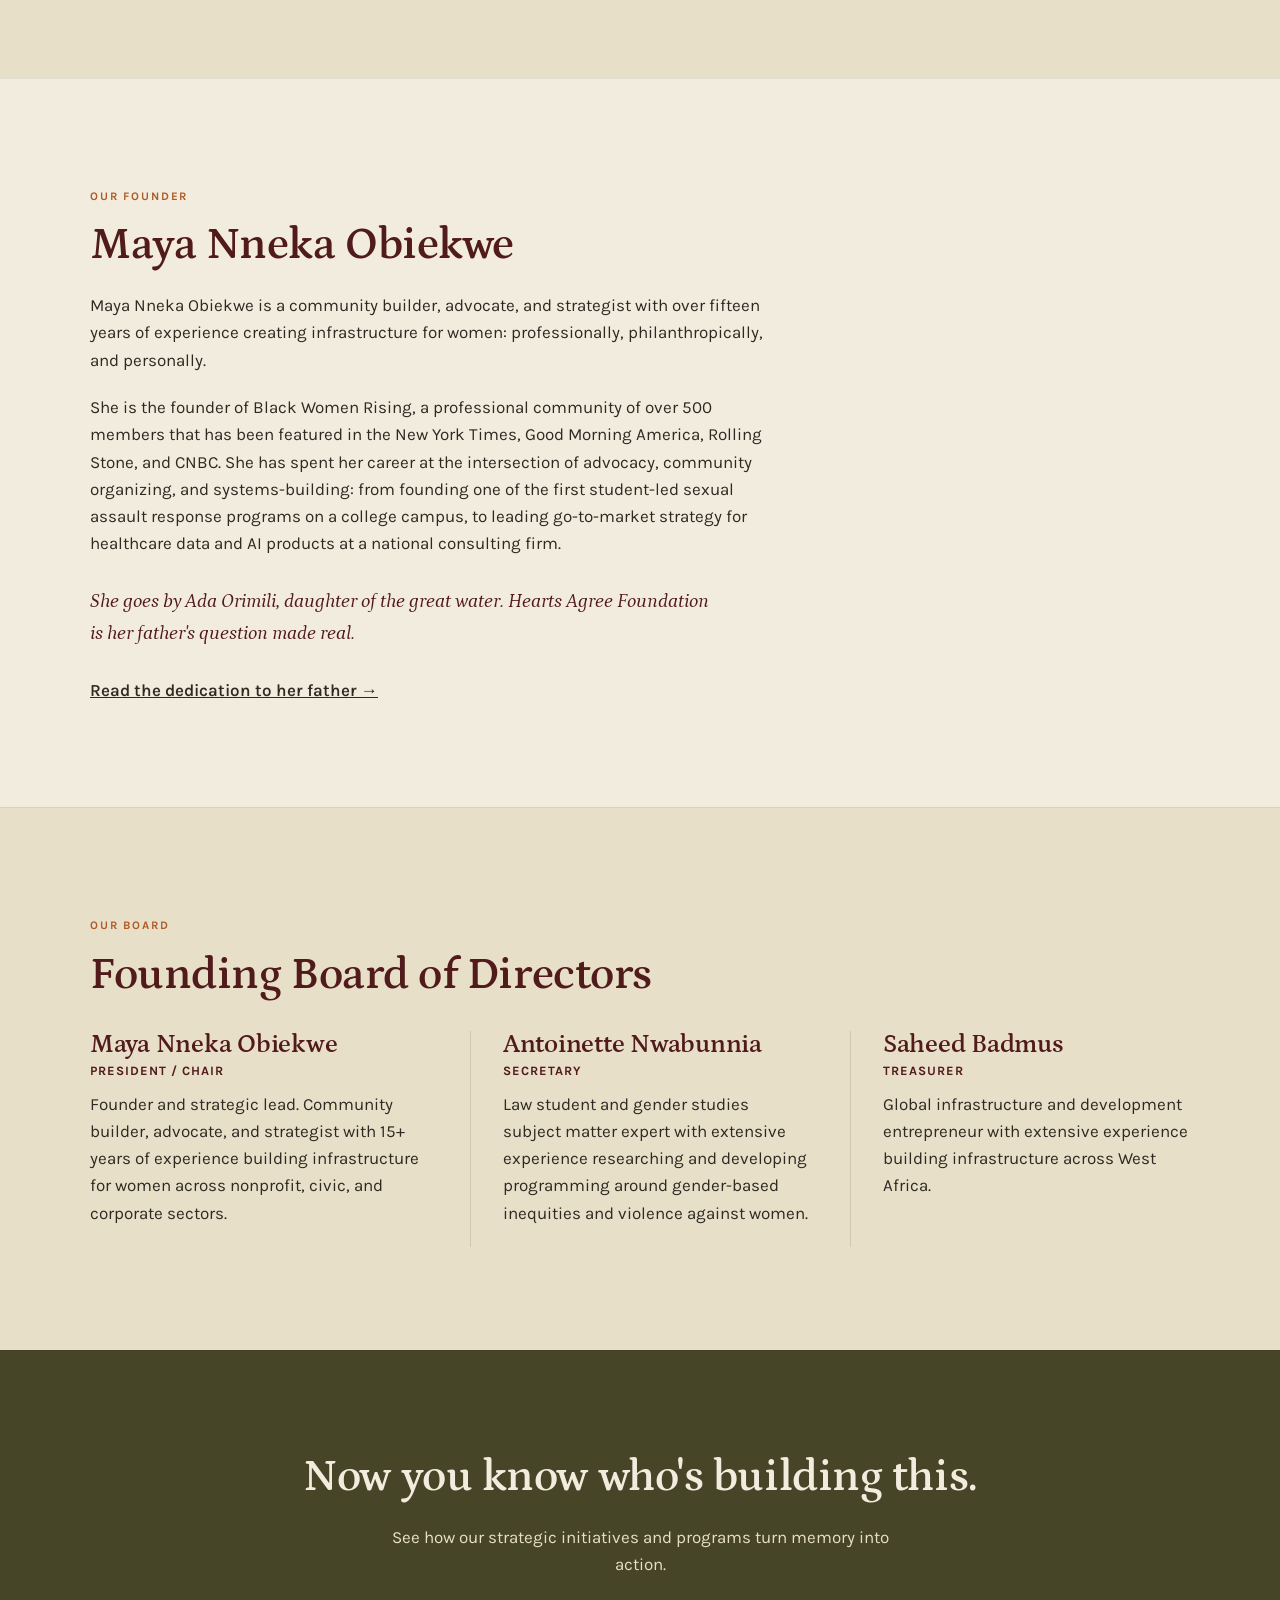
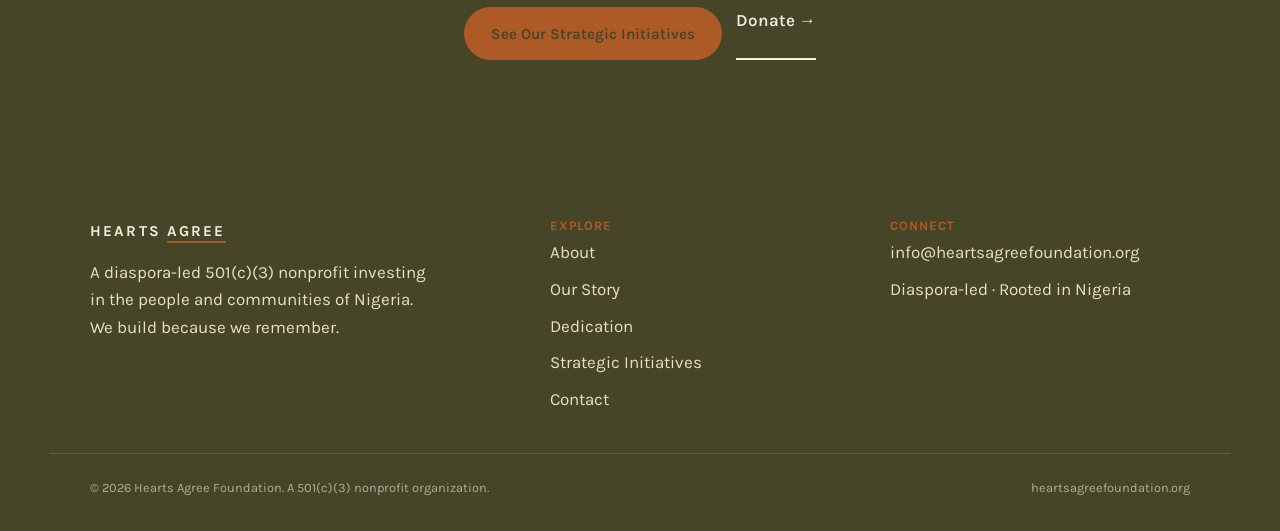
==== commit 21fd51ae: "Extend the structural redesign to About, Story, and Programs Continues the Home page experiment acro" ====
--- a/about.html
+++ b/about.html
@@ -30,55 +30,54 @@
   </nav>
 </header>
 
-<section class="page-hero">
+<section class="intro-block">
   <div class="wrap">
     <span class="eyebrow">About Us</span>
-    <h1>Led by the diaspora. Built for Nigeria.</h1>
-    <p style="font-size:1.1rem; max-width:62ch; color:var(--forest-soft);">We are a 501(c)(3) nonprofit organization led by the diaspora, built for Nigeria, and rooted in the belief that when hearts agree, lasting change follows.</p>
-  </div>
-</section>
-
-<section class="tint">
-  <div class="wrap">
-    <span class="eyebrow">Why Hearts Agree</span>
-    <h2>Not another program. A coordinated movement.</h2>
-    <p style="max-width:68ch;">Across the diaspora, giving often looks the same. A fundraiser here, a small program there, money sent home for a cousin's business or a family emergency. Each act is real and meaningful, but rarely connected to anything beyond itself. The result is enormous generosity that struggles to add up to lasting change.</p>
-    <p style="max-width:68ch;">The diaspora doesn't need another small, disconnected program. It needs a coordinated ecosystem, one built for real, lasting development in Nigeria. Hearts Agree builds that infrastructure, connecting resources, people, and programs so that giving adds up to something bigger than any one effort could achieve alone.</p>
-  </div>
-</section>
-
-<section>
-  <div class="wrap">
-    <div class="pillar-grid">
-      <div>
-        <span class="eyebrow">Mission</span>
-        <p style="font-size:1.05rem; color:var(--forest-soft);">Hearts Agree Foundation builds community care programs alongside the ecosystem that sustains them, bringing together the people, funding, and collaboration that turn diaspora giving into lasting impact.</p>
-      </div>
-      <div>
-        <span class="eyebrow">Vision</span>
-        <p style="font-size:1.05rem; color:var(--forest-soft);">A unified diaspora that moves beyond one-off giving to build things at a systemic level. One ecosystem where founders, funders, and advisors know what each other are building, trust the work, and move together.</p>
-      </div>
-      <div>
-        <span class="eyebrow">Philosophy</span>
-        <p style="font-size:1.05rem; color:var(--forest-soft);">The resources already exist. Money is flowing home through remittances. People are giving to their villages. Initiatives and nonprofits are doing real work across Nigeria. The problem is not that these things don't exist, it is that they are not coordinated, and without coordination, impact is limited and trust is hard to build.</p>
-        <p style="font-size:1.05rem; color:var(--forest-soft);">Hearts Agree Foundation is the connective tissue. One place that brings minds, resources, and efforts together so we know what each part is contributing, so the work compounds, and so we remember that we are one Nigeria regardless of tribe or city.</p>
+    <h1 class="intro-headline">Led by the diaspora. Built for Nigeria.</h1>
+    <div class="intro-body">
+      <p class="intro-lede">We are a 501(c)(3) nonprofit organization led by the diaspora, built for Nigeria, and rooted in the belief that when hearts agree, lasting change follows.</p>
+      <div class="intro-detail">
+        <p>Across the diaspora, giving often looks the same. A fundraiser here, a small program there, money sent home for a cousin's business or a family emergency. Each act is real and meaningful, but rarely connected to anything beyond itself. The result is enormous generosity that struggles to add up to lasting change.</p>
+        <p>The diaspora doesn't need another small, disconnected program. It needs a coordinated ecosystem, one built for real, lasting development in Nigeria. Hearts Agree builds that infrastructure, connecting resources, people, and programs so that giving adds up to something bigger than any one effort could achieve alone.</p>
       </div>
     </div>
   </div>
 </section>
 
 <section class="tint">
+  <div class="wrap">
+    <dl class="glossary-list">
+      <div class="glossary-row">
+        <dt>Mission</dt>
+        <dd>Hearts Agree Foundation builds community care programs alongside the ecosystem that sustains them, bringing together the people, funding, and collaboration that turn diaspora giving into lasting impact.</dd>
+      </div>
+      <div class="glossary-row">
+        <dt>Vision</dt>
+        <dd>A unified diaspora that moves beyond one-off giving to build things at a systemic level. One ecosystem where founders, funders, and advisors know what each other are building, trust the work, and move together.</dd>
+      </div>
+      <div class="glossary-row">
+        <dt>Philosophy</dt>
+        <dd>
+          <p>The resources already exist. Money is flowing home through remittances. People are giving to their villages. Initiatives and nonprofits are doing real work across Nigeria. The problem is not that these things don't exist, it is that they are not coordinated, and without coordination, impact is limited and trust is hard to build.</p>
+          <p>Hearts Agree Foundation is the connective tissue. One place that brings minds, resources, and efforts together so we know what each part is contributing, so the work compounds, and so we remember that we are one Nigeria regardless of tribe or city.</p>
+        </dd>
+      </div>
+    </dl>
+  </div>
+</section>
+
+<section>
   <div class="wrap founder-row" style="display:block;">
     <span class="eyebrow">Our Founder</span>
     <h2>Maya Nneka Obiekwe</h2>
     <p style="max-width:68ch;">Maya Nneka Obiekwe is a community builder, advocate, and strategist with over fifteen years of experience creating infrastructure for women: professionally, philanthropically, and personally.</p>
     <p style="max-width:68ch;">She is the founder of Black Women Rising, a professional community of over 500 members that has been featured in the New York Times, Good Morning America, Rolling Stone, and CNBC. She has spent her career at the intersection of advocacy, community organizing, and systems-building: from founding one of the first student-led sexual assault response programs on a college campus, to leading go-to-market strategy for healthcare data and AI products at a national consulting firm.</p>
-    <p style="max-width:68ch;">She goes by Ada Orimili, daughter of the great water. Hearts Agree Foundation is her father's question made real.</p>
+    <p class="pull-line">She goes by Ada Orimili, daughter of the great water. Hearts Agree Foundation is her father's question made real.</p>
     <a href="dedication.html" style="text-decoration:underline; font-weight:600;">Read the dedication to her father &rarr;</a>
   </div>
 </section>
 
-<section>
+<section class="tint">
   <div class="wrap">
     <span class="eyebrow">Our Board</span>
     <h2 style="margin-bottom:2rem;">Founding Board of Directors</h2>
@@ -104,9 +103,12 @@
 
 <section class="cta-band">
   <div class="wrap">
-    <h2>There is a place for you here.</h2>
+    <h2>Now you know who's building this.</h2>
     <p style="color:var(--cream-dim); max-width:50ch; margin:0 auto 1.8rem;">See how our strategic initiatives and programs turn memory into action.</p>
-    <a href="programs.html" class="btn btn-gold">See Our Strategic Initiatives</a>
+    <div class="hero-actions" style="justify-content:center;">
+      <a href="programs.html" class="btn btn-gold">See Our Strategic Initiatives</a>
+      <a href="contact.html#donate" class="link-arrow">Donate</a>
+    </div>
   </div>
 </section>
 
--- a/assets/css/style.css
+++ b/assets/css/style.css
@@ -203,37 +203,132 @@
   .nav-cta { margin-left: 0; }
 }
 
-/* ---------- Hero ---------- */
-.hero {
-  padding: clamp(3rem, 9vw, 6rem) 0 clamp(2.5rem, 6vw, 4rem);
-}
-.hero-grid {
-  display: grid;
-  grid-template-columns: 1.4fr 1fr;
-  gap: var(--gap);
-  align-items: end;
-}
+/* ---------- Hero (interior pages, split layout) ---------- */
 .hero-actions {
   display: flex;
   flex-wrap: wrap;
   gap: 0.9rem;
   margin-top: 1.6rem;
 }
-.hero-stat {
-  padding-left: clamp(1.4rem, 3vw, 2rem);
-  border-left: 3px solid var(--gold);
-}
-.hero-stat .num {
+
+/* ---------- Editorial hero (Home) ---------- */
+.hero-editorial {
+  padding: clamp(2.5rem, 7vw, 5rem) 0 clamp(3rem, 7vw, 5rem);
+}
+.hero-editorial-top {
+  display: flex;
+  justify-content: space-between;
+  align-items: flex-start;
+  gap: 2rem;
+  margin-bottom: clamp(1.5rem, 4vw, 3rem);
+}
+.hero-kicker {
+  font-family: var(--font-body);
+  font-size: 0.78rem;
+  font-weight: 700;
+  letter-spacing: 0.18em;
+  text-transform: uppercase;
+  color: var(--terracotta);
+  padding-top: 0.4em;
+}
+.hero-figure {
+  text-align: right;
+}
+.hero-figure-num {
+  display: block;
   font-family: var(--font-display);
-  font-size: clamp(2.4rem, 4vw, 3.2rem);
+  font-size: clamp(2.4rem, 6vw, 3.6rem);
+  font-weight: 700;
   color: var(--gold);
   line-height: 1;
-  margin-bottom: 0.3em;
-}
-.hero-stat p { margin: 0; font-size: 0.95rem; color: var(--forest-soft); }
-
-@media (max-width: 860px) {
-  .hero-grid { grid-template-columns: 1fr; }
+}
+.hero-figure-label {
+  display: block;
+  max-width: 22ch;
+  margin-left: auto;
+  font-size: 0.82rem;
+  color: var(--forest-soft);
+  margin-top: 0.4rem;
+}
+.hero-editorial-headline {
+  font-size: clamp(3rem, 8vw, 6.2rem);
+  line-height: 0.98;
+  max-width: 18ch;
+  margin: 0 0 clamp(2rem, 5vw, 3.5rem);
+}
+.hero-editorial-foot {
+  display: flex;
+  justify-content: space-between;
+  align-items: flex-end;
+  gap: 2.5rem;
+  flex-wrap: wrap;
+  border-top: 1px solid rgba(43,43,40,0.12);
+  padding-top: clamp(1.5rem, 4vw, 2.2rem);
+}
+.hero-editorial-lede {
+  max-width: 44ch;
+  font-size: 1.05rem;
+  color: var(--forest-soft);
+  margin: 0;
+}
+.hero-editorial-actions {
+  display: flex;
+  align-items: center;
+  gap: 1.6rem;
+  flex-wrap: wrap;
+}
+.link-arrow {
+  font-weight: 600;
+  border-bottom: 2px solid var(--gold);
+  padding-bottom: 0.15em;
+  white-space: nowrap;
+}
+.link-arrow::after {
+  content: " \2192";
+}
+.cta-band .link-arrow {
+  color: var(--cream);
+  border-bottom-color: var(--cream);
+}
+@media (max-width: 700px) {
+  .hero-editorial-top { flex-direction: column; }
+  .hero-figure { text-align: left; }
+  .hero-figure-label { margin-left: 0; }
+  .hero-editorial-foot { flex-direction: column; align-items: flex-start; }
+}
+
+/* ---------- Numbered ways list ---------- */
+.section-title {
+  max-width: 24ch;
+  margin-bottom: clamp(2rem, 5vw, 3rem);
+}
+.ways-list {
+  list-style: none;
+  margin: 0;
+  padding: 0;
+}
+.ways-list li {
+  display: flex;
+  gap: clamp(1.5rem, 4vw, 3rem);
+  align-items: baseline;
+  padding: clamp(1.6rem, 4vw, 2.4rem) 0;
+  border-top: 1px solid rgba(43,43,40,0.12);
+}
+.ways-list li:last-child {
+  border-bottom: 1px solid rgba(43,43,40,0.12);
+}
+.ways-num {
+  font-family: var(--font-display);
+  font-size: clamp(1.6rem, 3vw, 2.2rem);
+  color: var(--maroon-soft);
+  flex: 0 0 auto;
+  width: 3ch;
+}
+.ways-body h3 { margin-bottom: 0.3em; }
+.ways-body p { margin: 0; max-width: 62ch; color: var(--forest-soft); }
+@media (max-width: 700px) {
+  .ways-list li { flex-direction: column; gap: 0.6rem; }
+  .ways-num { width: auto; }
 }
 
 /* ---------- Two column content ---------- */
@@ -419,11 +514,6 @@
   color: var(--forest-soft);
   max-width: 20ch;
   margin: 0.4rem 0 0;
-}
-
-/* ---------- Sage impact band ---------- */
-.impact-band {
-  background: var(--sage-soft);
 }
 
 /* ---------- Hero photo panel ---------- */
@@ -527,3 +617,171 @@
 .page-hero {
   padding: clamp(2.5rem, 6vw, 4rem) 0 clamp(2rem, 5vw, 3rem);
 }
+
+/* ---------- Merged intro block (About) ---------- */
+.intro-block {
+  padding: clamp(2.5rem, 6vw, 4rem) 0 clamp(3rem, 7vw, 5rem);
+}
+.intro-headline {
+  max-width: 20ch;
+  margin-bottom: clamp(2rem, 5vw, 3rem);
+}
+.intro-body {
+  display: grid;
+  grid-template-columns: 1fr 1.2fr;
+  gap: clamp(2rem, 5vw, 3.5rem);
+  border-top: 1px solid rgba(43,43,40,0.12);
+  padding-top: clamp(1.8rem, 4vw, 2.6rem);
+}
+.intro-lede {
+  font-size: 1.15rem;
+  color: var(--forest-soft);
+  margin: 0;
+}
+.intro-detail p {
+  max-width: 60ch;
+  color: var(--charcoal);
+}
+@media (max-width: 860px) {
+  .intro-body { grid-template-columns: 1fr; }
+}
+
+/* ---------- Glossary rows (About: Mission/Vision/Philosophy) ---------- */
+.glossary-list {
+  margin: 0;
+}
+.glossary-row {
+  display: grid;
+  grid-template-columns: minmax(120px, 200px) 1fr;
+  gap: clamp(1.5rem, 4vw, 3rem);
+  padding: clamp(1.6rem, 4vw, 2.2rem) 0;
+  border-top: 1px solid rgba(43,43,40,0.12);
+  margin: 0;
+}
+.glossary-row:last-child {
+  border-bottom: 1px solid rgba(43,43,40,0.12);
+}
+.glossary-row dt {
+  font-family: var(--font-body);
+  font-size: 0.78rem;
+  font-weight: 700;
+  letter-spacing: 0.14em;
+  text-transform: uppercase;
+  color: var(--terracotta);
+  margin: 0;
+}
+.glossary-row dd {
+  margin: 0;
+  color: var(--forest-soft);
+  max-width: 62ch;
+}
+.glossary-row dd p { margin: 0 0 1em; }
+.glossary-row dd p:last-child { margin-bottom: 0; }
+@media (max-width: 700px) {
+  .glossary-row { grid-template-columns: 1fr; gap: 0.5rem; }
+}
+
+/* ---------- Pull line (single emphasized sentence) ---------- */
+.pull-line {
+  font-family: var(--font-display);
+  font-style: italic;
+  font-size: 1.25rem;
+  color: var(--maroon);
+  margin: 1.4em 0;
+  max-width: 52ch;
+}
+
+/* ---------- Vertical timeline (Story) ---------- */
+.timeline {
+  position: relative;
+  margin-top: clamp(2rem, 5vw, 3rem);
+}
+.timeline::before {
+  content: "";
+  position: absolute;
+  left: 23px;
+  top: 6px;
+  bottom: 6px;
+  width: 2px;
+  background: rgba(43,43,40,0.15);
+}
+.timeline-item {
+  position: relative;
+  padding-left: 64px;
+  margin-bottom: clamp(2.5rem, 6vw, 3.5rem);
+}
+.timeline-item:last-child { margin-bottom: 0; }
+.timeline-marker {
+  position: absolute;
+  left: 0;
+  top: 0;
+  width: 48px;
+  height: 48px;
+  border-radius: 50%;
+  background: var(--cream);
+  border: 2px solid var(--gold);
+  display: flex;
+  align-items: center;
+  justify-content: center;
+  font-family: var(--font-display);
+  font-weight: 700;
+  font-size: 0.82rem;
+  color: var(--maroon);
+  z-index: 1;
+}
+.timeline-content {
+  display: flex;
+  gap: clamp(1.2rem, 3vw, 1.8rem);
+  align-items: flex-start;
+}
+.timeline-content .timeline-photo {
+  width: 130px;
+  flex: 0 0 130px;
+  margin: 0;
+}
+.timeline-label {
+  display: block;
+  font-size: 0.78rem;
+  font-weight: 700;
+  letter-spacing: 0.08em;
+  text-transform: uppercase;
+  color: var(--forest-soft);
+  margin-bottom: 0.5em;
+}
+@media (max-width: 700px) {
+  .timeline-content { flex-direction: column; }
+  .timeline-content .timeline-photo { width: 100%; flex: none; max-width: 200px; }
+}
+
+/* ---------- Manifesto statement (Story: The Bigger Realization) ---------- */
+.manifesto h2 {
+  font-size: clamp(2.2rem, 5vw, 3.2rem);
+  max-width: 17ch;
+}
+.manifesto p {
+  font-size: 1.08rem;
+  max-width: 62ch;
+}
+
+/* ---------- Initiative list (Programs) ---------- */
+.initiative-list {
+  list-style: none;
+  margin: clamp(2rem, 5vw, 3rem) 0 0;
+  padding: 0;
+}
+.initiative-list li {
+  display: grid;
+  grid-template-columns: minmax(160px, 280px) 1fr;
+  gap: clamp(1.5rem, 4vw, 3rem);
+  padding: clamp(1.8rem, 4vw, 2.6rem) 0;
+  border-top: 1px solid rgba(43,43,40,0.12);
+}
+.initiative-list li:last-child {
+  border-bottom: 1px solid rgba(43,43,40,0.12);
+}
+.initiative-head .eyebrow { display: block; margin-bottom: 0.5em; }
+.initiative-head h3 { margin: 0; }
+.initiative-body p { color: var(--forest-soft); max-width: 58ch; }
+@media (max-width: 700px) {
+  .initiative-list li { grid-template-columns: 1fr; }
+}
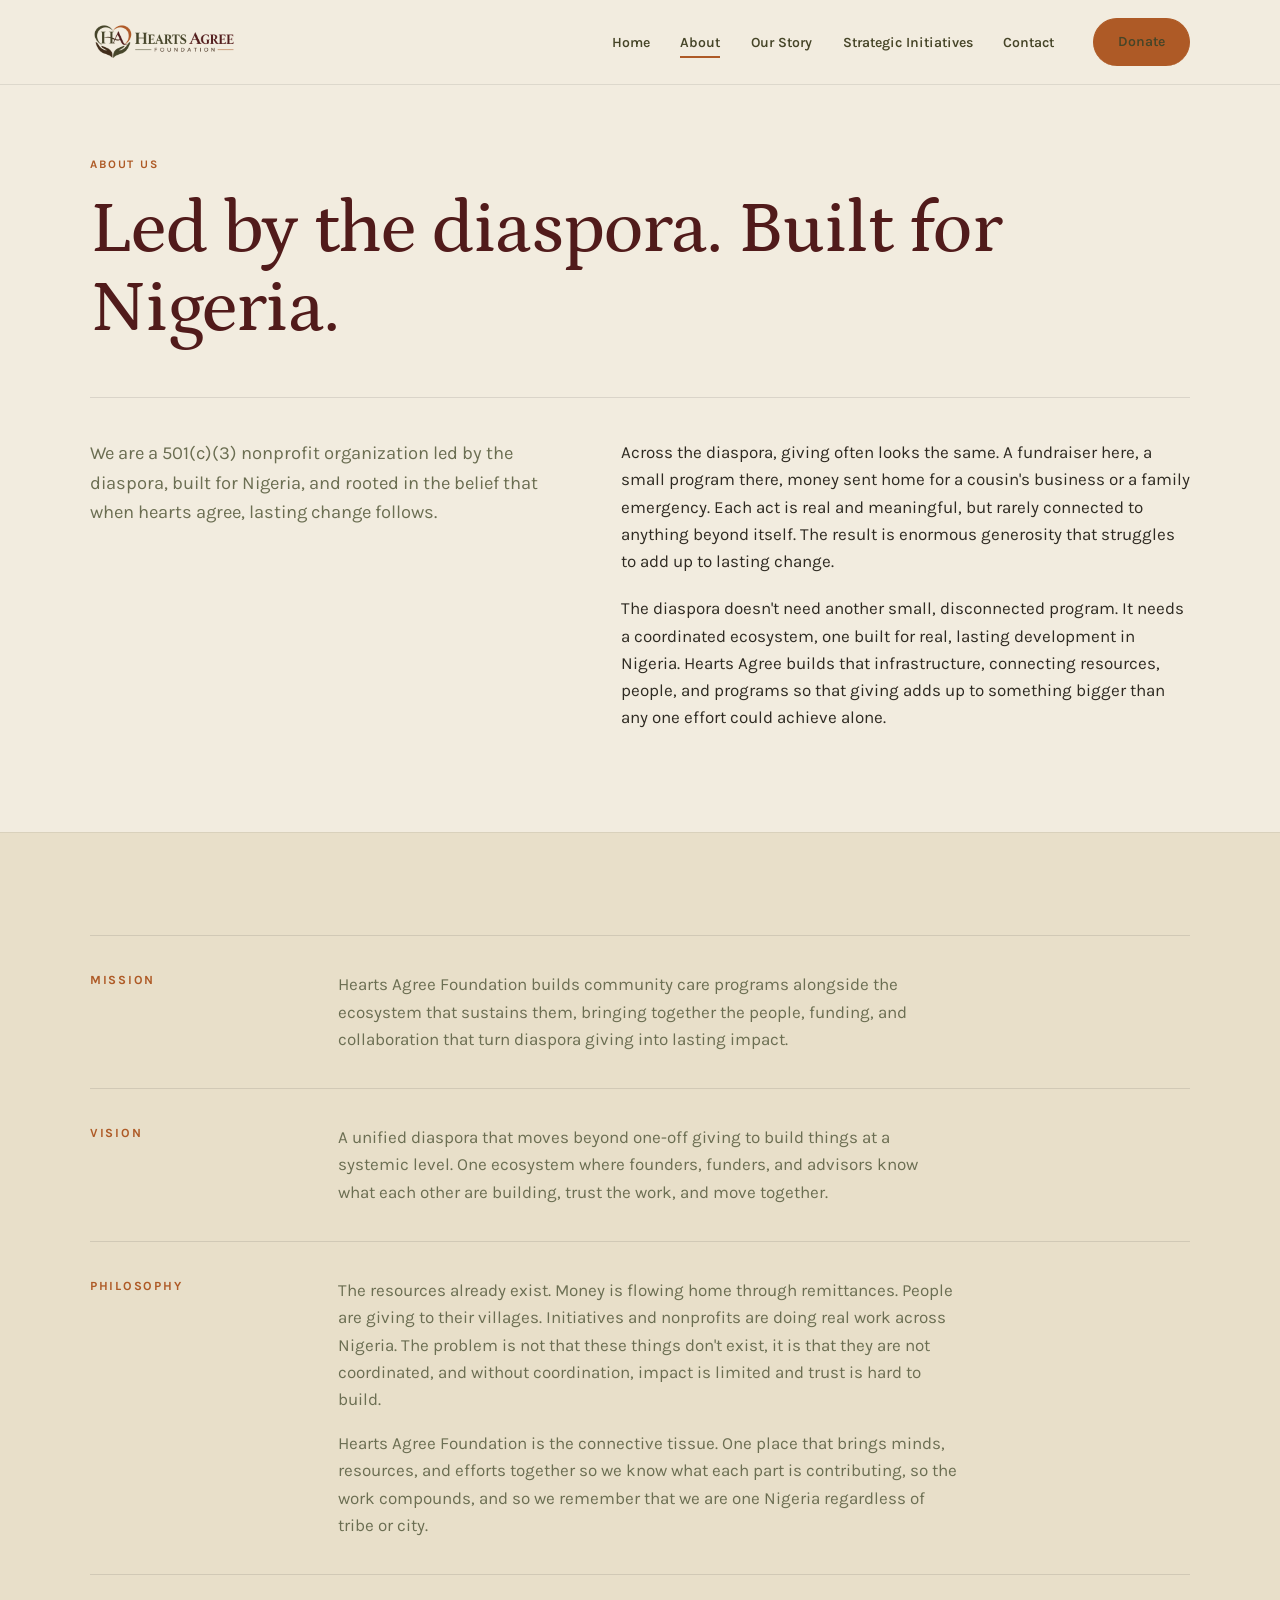
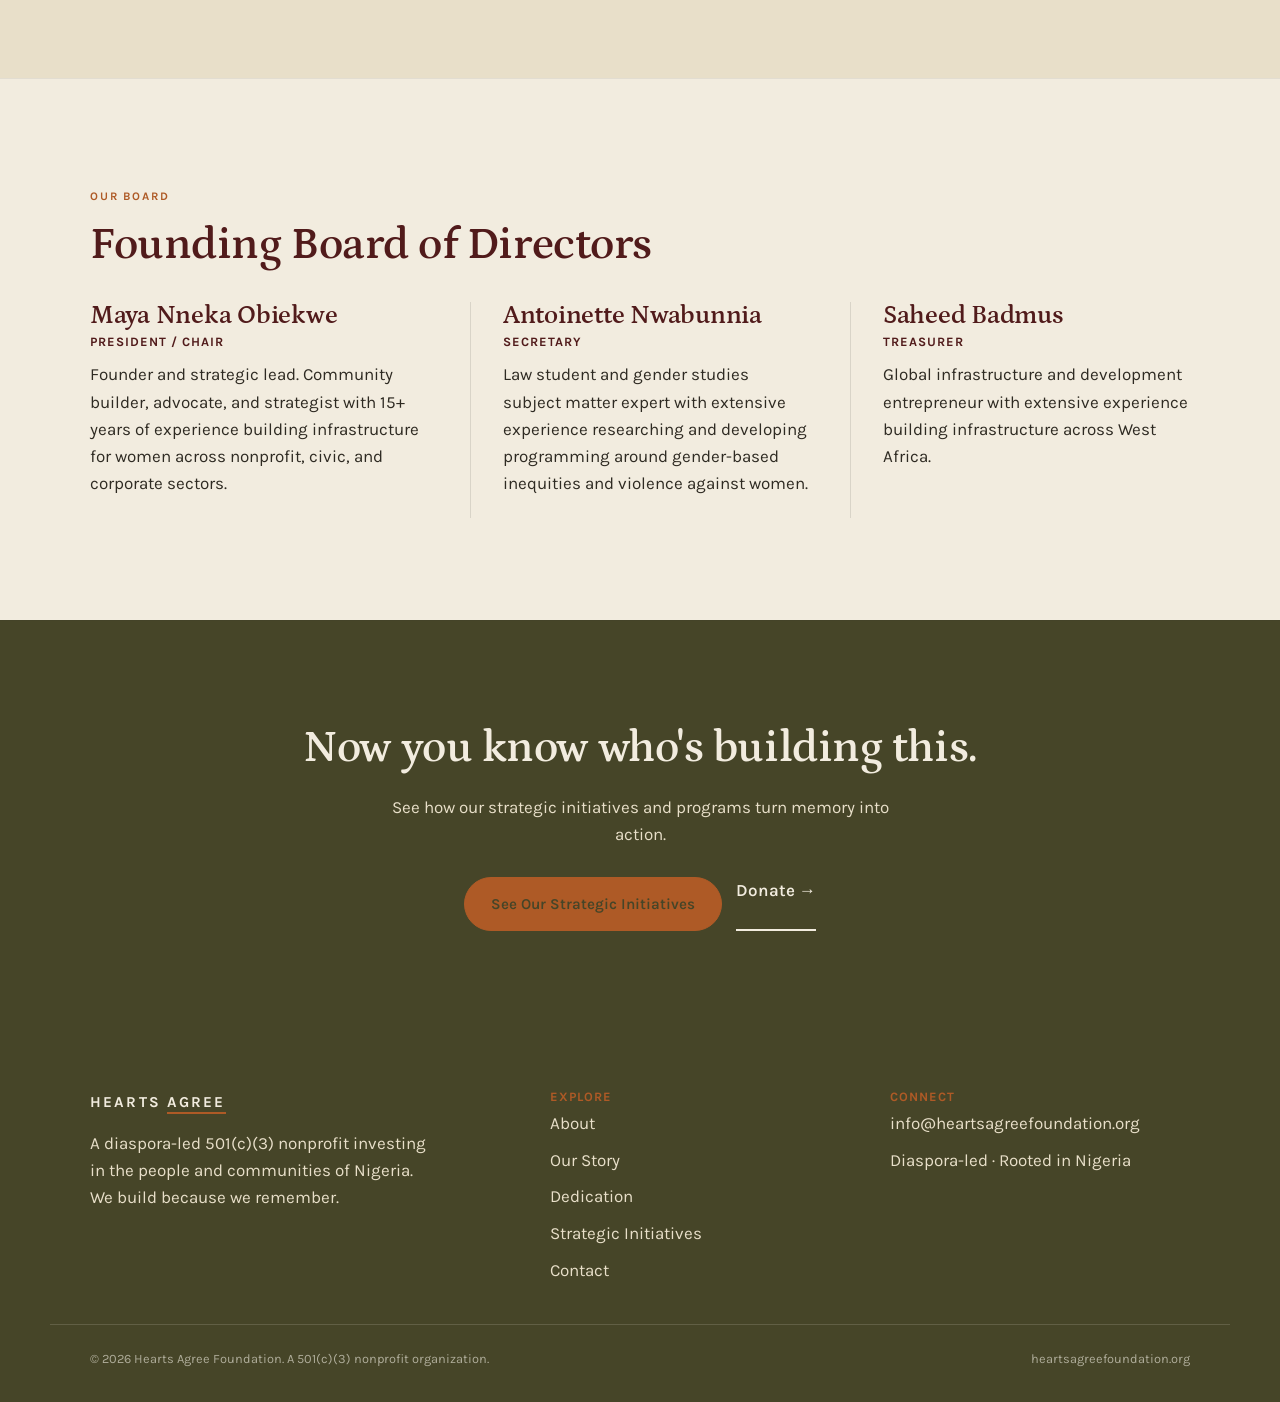
==== commit cb6deea9: "Remove the Founder section from About Drop the standalone "Our Founder" spotlight bio. The Board sec" ====
--- a/about.html
+++ b/about.html
@@ -4,7 +4,7 @@
 <meta charset="UTF-8">
 <meta name="viewport" content="width=device-width, initial-scale=1.0">
 <title>About | Hearts Agree Foundation</title>
-<meta name="description" content="Hearts Agree Foundation is a 501(c)(3) nonprofit led by the diaspora, built for Nigeria. Learn our origin story, what our name means, and meet our founder and board.">
+<meta name="description" content="Hearts Agree Foundation is a 501(c)(3) nonprofit led by the diaspora, built for Nigeria. Learn our mission, vision, and philosophy, and meet our founding board.">
 <link rel="preconnect" href="https://fonts.googleapis.com">
 <link rel="preconnect" href="https://fonts.gstatic.com" crossorigin>
 <link href="https://fonts.googleapis.com/css2?family=Petrona:ital,wght@0,500;0,600;0,700;1,500&family=Karla:wght@400;500;600;700&display=swap" rel="stylesheet">
@@ -67,17 +67,6 @@
 </section>
 
 <section>
-  <div class="wrap founder-row" style="display:block;">
-    <span class="eyebrow">Our Founder</span>
-    <h2>Maya Nneka Obiekwe</h2>
-    <p style="max-width:68ch;">Maya Nneka Obiekwe is a community builder, advocate, and strategist with over fifteen years of experience creating infrastructure for women: professionally, philanthropically, and personally.</p>
-    <p style="max-width:68ch;">She is the founder of Black Women Rising, a professional community of over 500 members that has been featured in the New York Times, Good Morning America, Rolling Stone, and CNBC. She has spent her career at the intersection of advocacy, community organizing, and systems-building: from founding one of the first student-led sexual assault response programs on a college campus, to leading go-to-market strategy for healthcare data and AI products at a national consulting firm.</p>
-    <p class="pull-line">She goes by Ada Orimili, daughter of the great water. Hearts Agree Foundation is her father's question made real.</p>
-    <a href="dedication.html" style="text-decoration:underline; font-weight:600;">Read the dedication to her father &rarr;</a>
-  </div>
-</section>
-
-<section class="tint">
   <div class="wrap">
     <span class="eyebrow">Our Board</span>
     <h2 style="margin-bottom:2rem;">Founding Board of Directors</h2>
--- a/assets/css/style.css
+++ b/assets/css/style.css
@@ -681,16 +681,6 @@
   .glossary-row { grid-template-columns: 1fr; gap: 0.5rem; }
 }
 
-/* ---------- Pull line (single emphasized sentence) ---------- */
-.pull-line {
-  font-family: var(--font-display);
-  font-style: italic;
-  font-size: 1.25rem;
-  color: var(--maroon);
-  margin: 1.4em 0;
-  max-width: 52ch;
-}
-
 /* ---------- Vertical timeline (Story) ---------- */
 .timeline {
   position: relative;
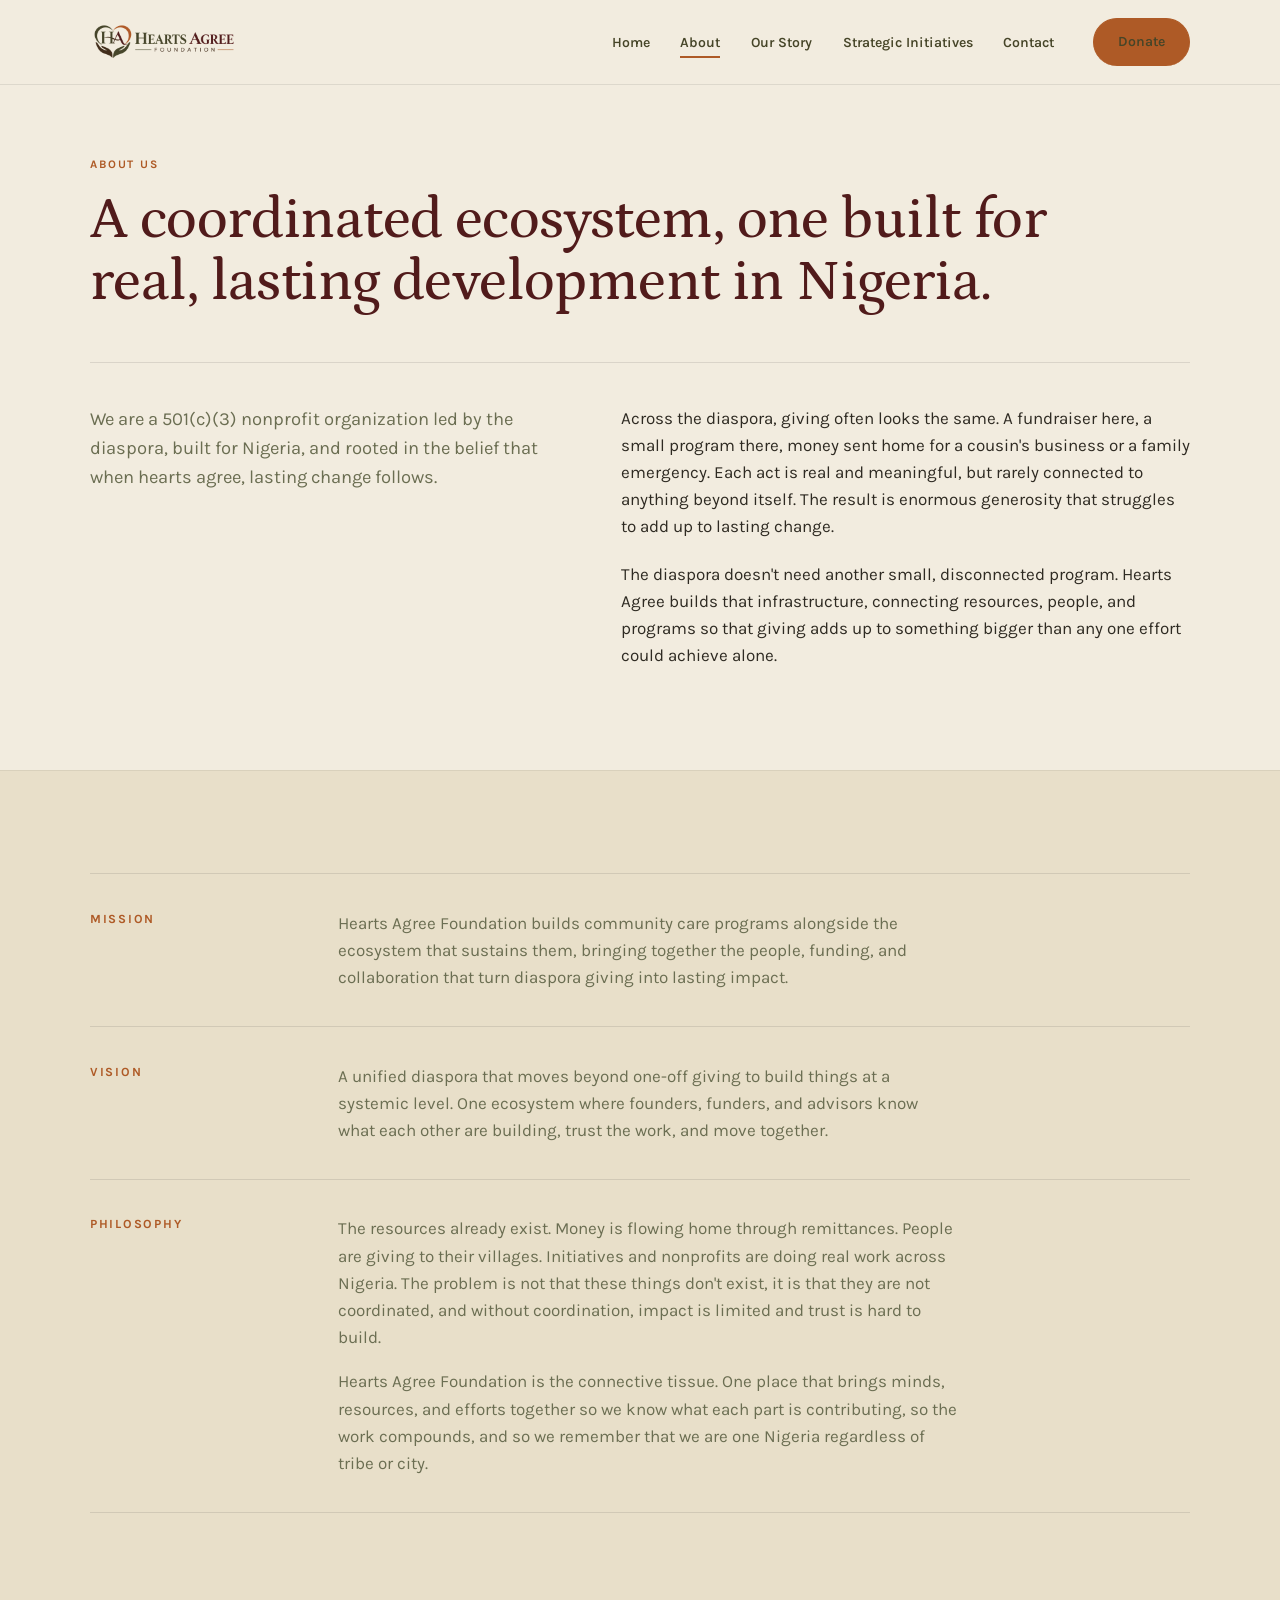
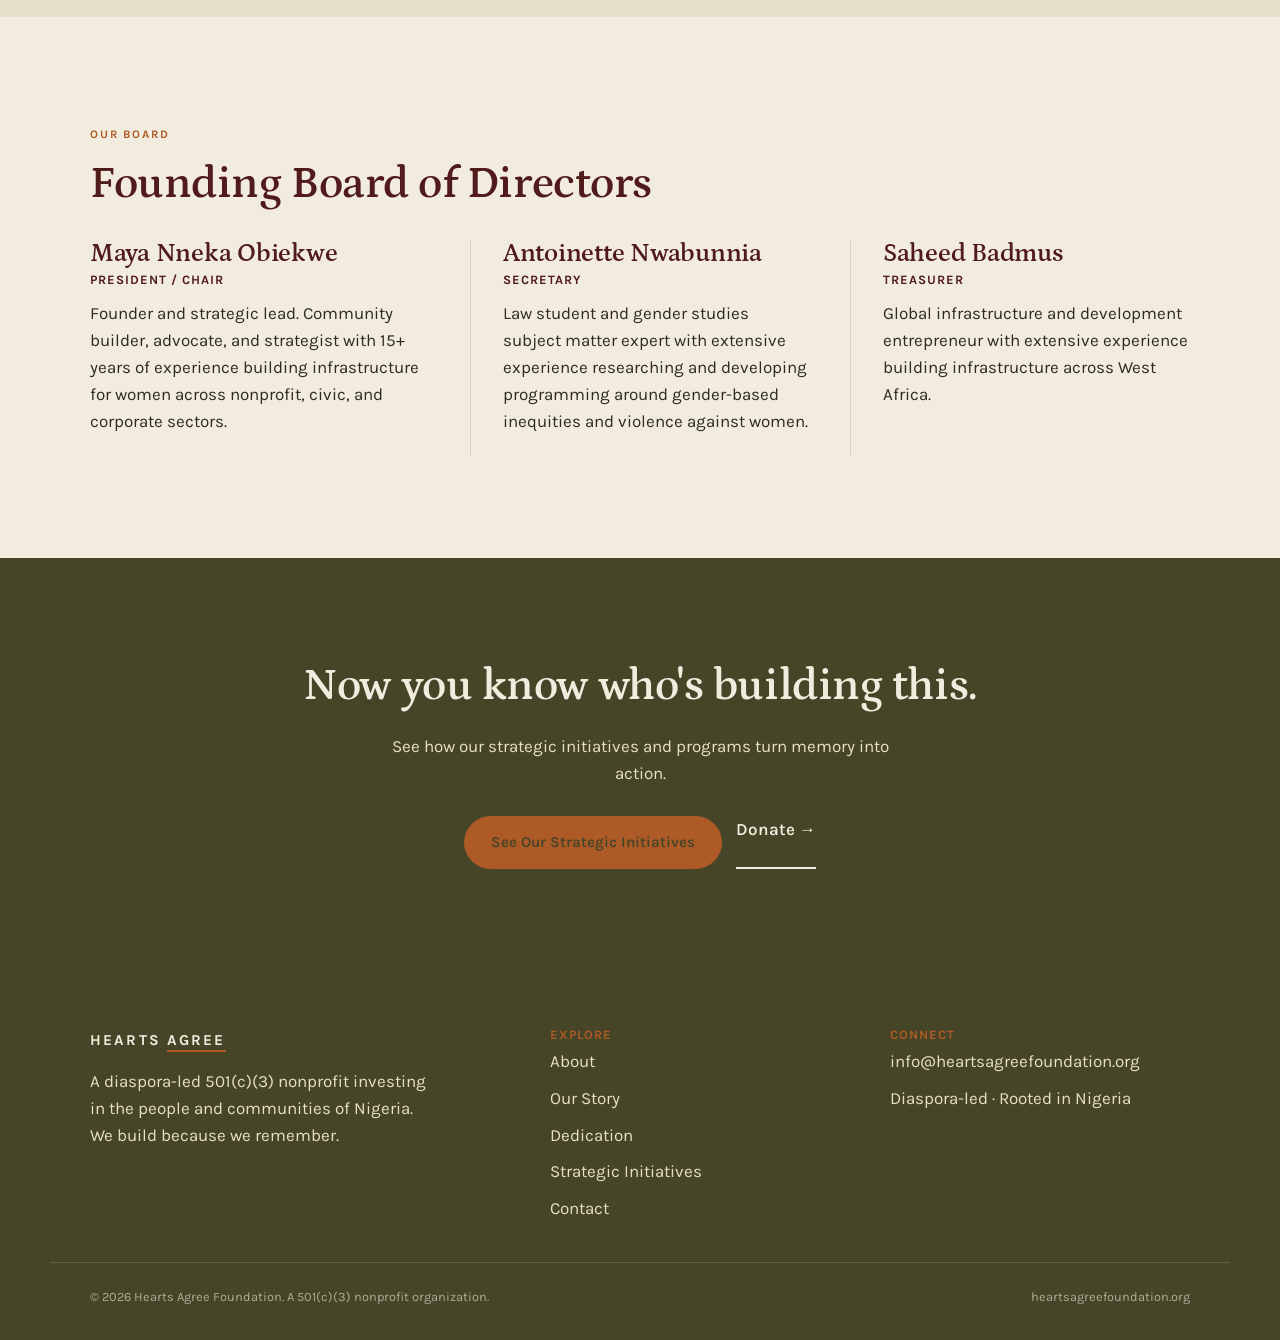
==== commit 7bda34d4: "Make the coordinated-ecosystem line the About page's hero headline Promote "A coordinated ecosystem," ====
--- a/about.html
+++ b/about.html
@@ -33,12 +33,12 @@
 <section class="intro-block">
   <div class="wrap">
     <span class="eyebrow">About Us</span>
-    <h1 class="intro-headline">Led by the diaspora. Built for Nigeria.</h1>
+    <h1 class="intro-headline">A coordinated ecosystem, one built for real, lasting development in Nigeria.</h1>
     <div class="intro-body">
       <p class="intro-lede">We are a 501(c)(3) nonprofit organization led by the diaspora, built for Nigeria, and rooted in the belief that when hearts agree, lasting change follows.</p>
       <div class="intro-detail">
         <p>Across the diaspora, giving often looks the same. A fundraiser here, a small program there, money sent home for a cousin's business or a family emergency. Each act is real and meaningful, but rarely connected to anything beyond itself. The result is enormous generosity that struggles to add up to lasting change.</p>
-        <p>The diaspora doesn't need another small, disconnected program. It needs a coordinated ecosystem, one built for real, lasting development in Nigeria. Hearts Agree builds that infrastructure, connecting resources, people, and programs so that giving adds up to something bigger than any one effort could achieve alone.</p>
+        <p>The diaspora doesn't need another small, disconnected program. Hearts Agree builds that infrastructure, connecting resources, people, and programs so that giving adds up to something bigger than any one effort could achieve alone.</p>
       </div>
     </div>
   </div>
--- a/assets/css/style.css
+++ b/assets/css/style.css
@@ -623,7 +623,8 @@
   padding: clamp(2.5rem, 6vw, 4rem) 0 clamp(3rem, 7vw, 5rem);
 }
 .intro-headline {
-  max-width: 20ch;
+  max-width: 26ch;
+  font-size: clamp(2.2rem, 5vw, 3.6rem);
   margin-bottom: clamp(2rem, 5vw, 3rem);
 }
 .intro-body {
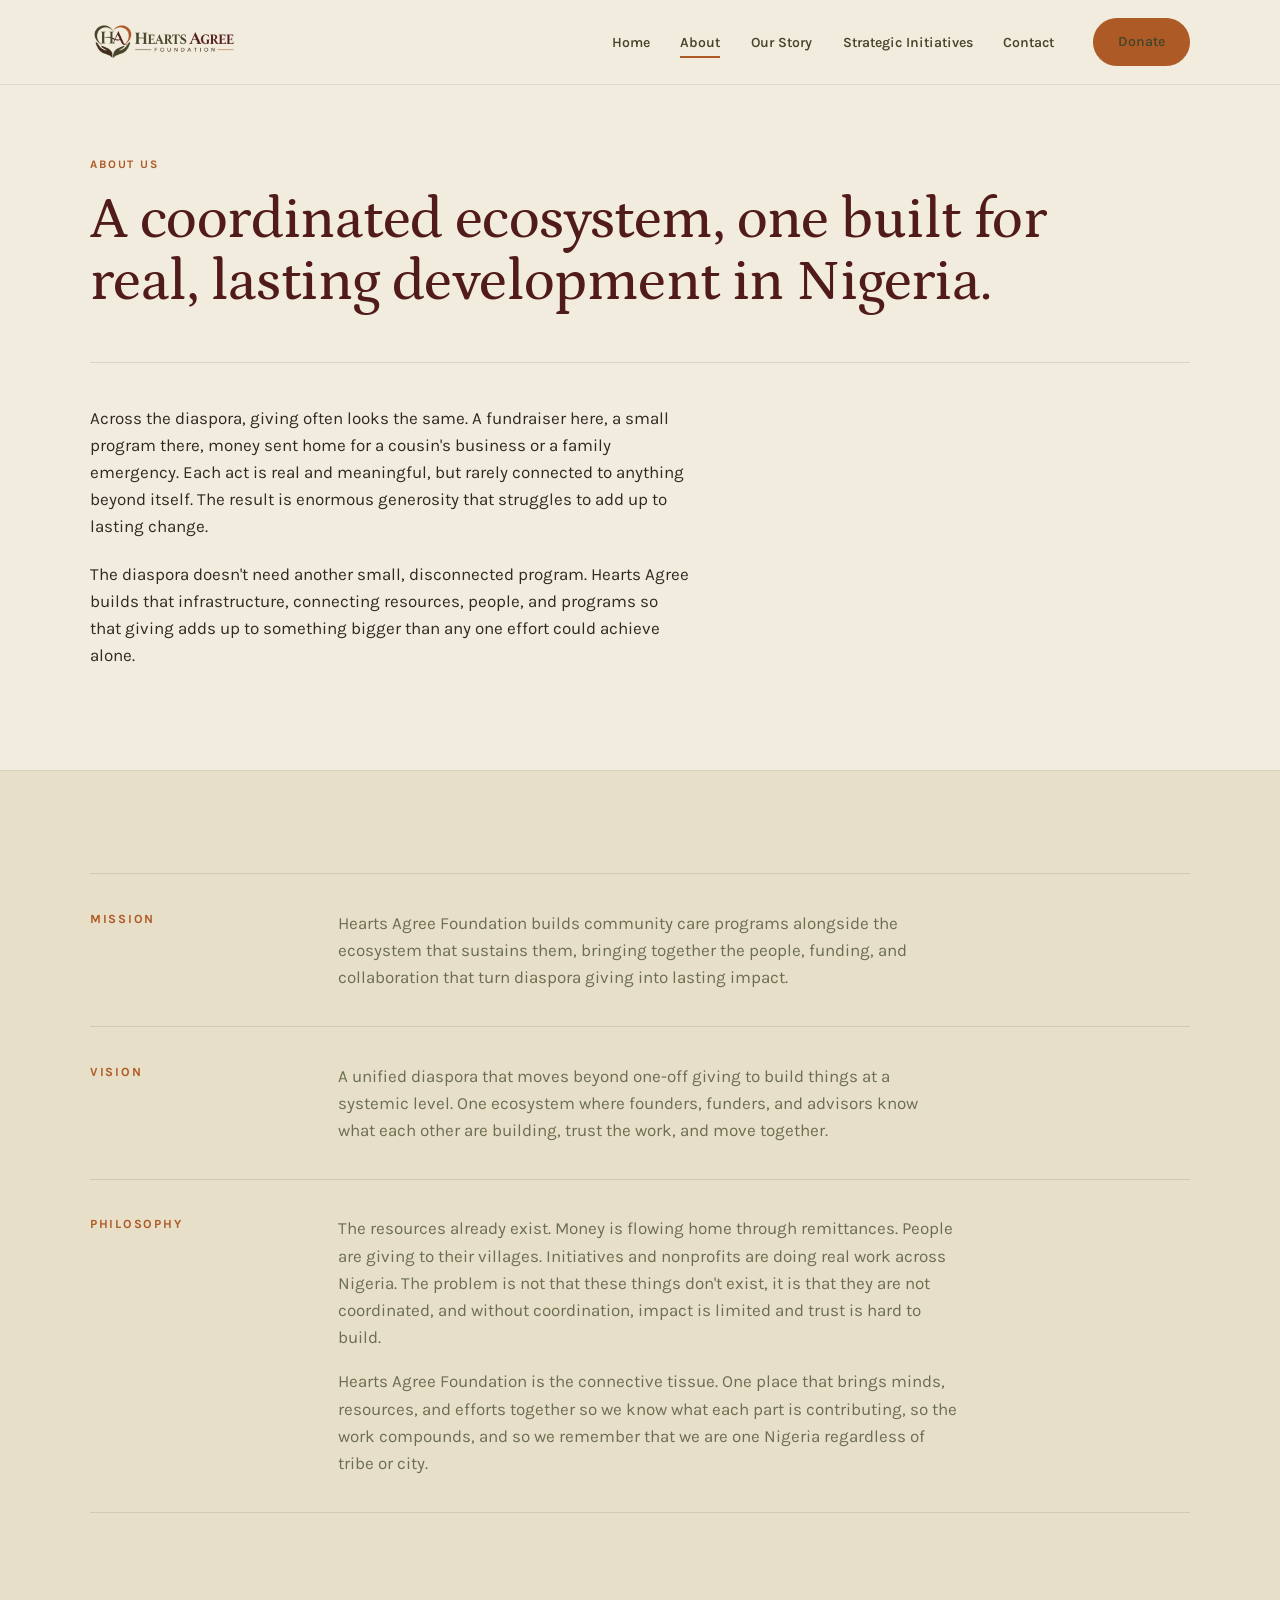
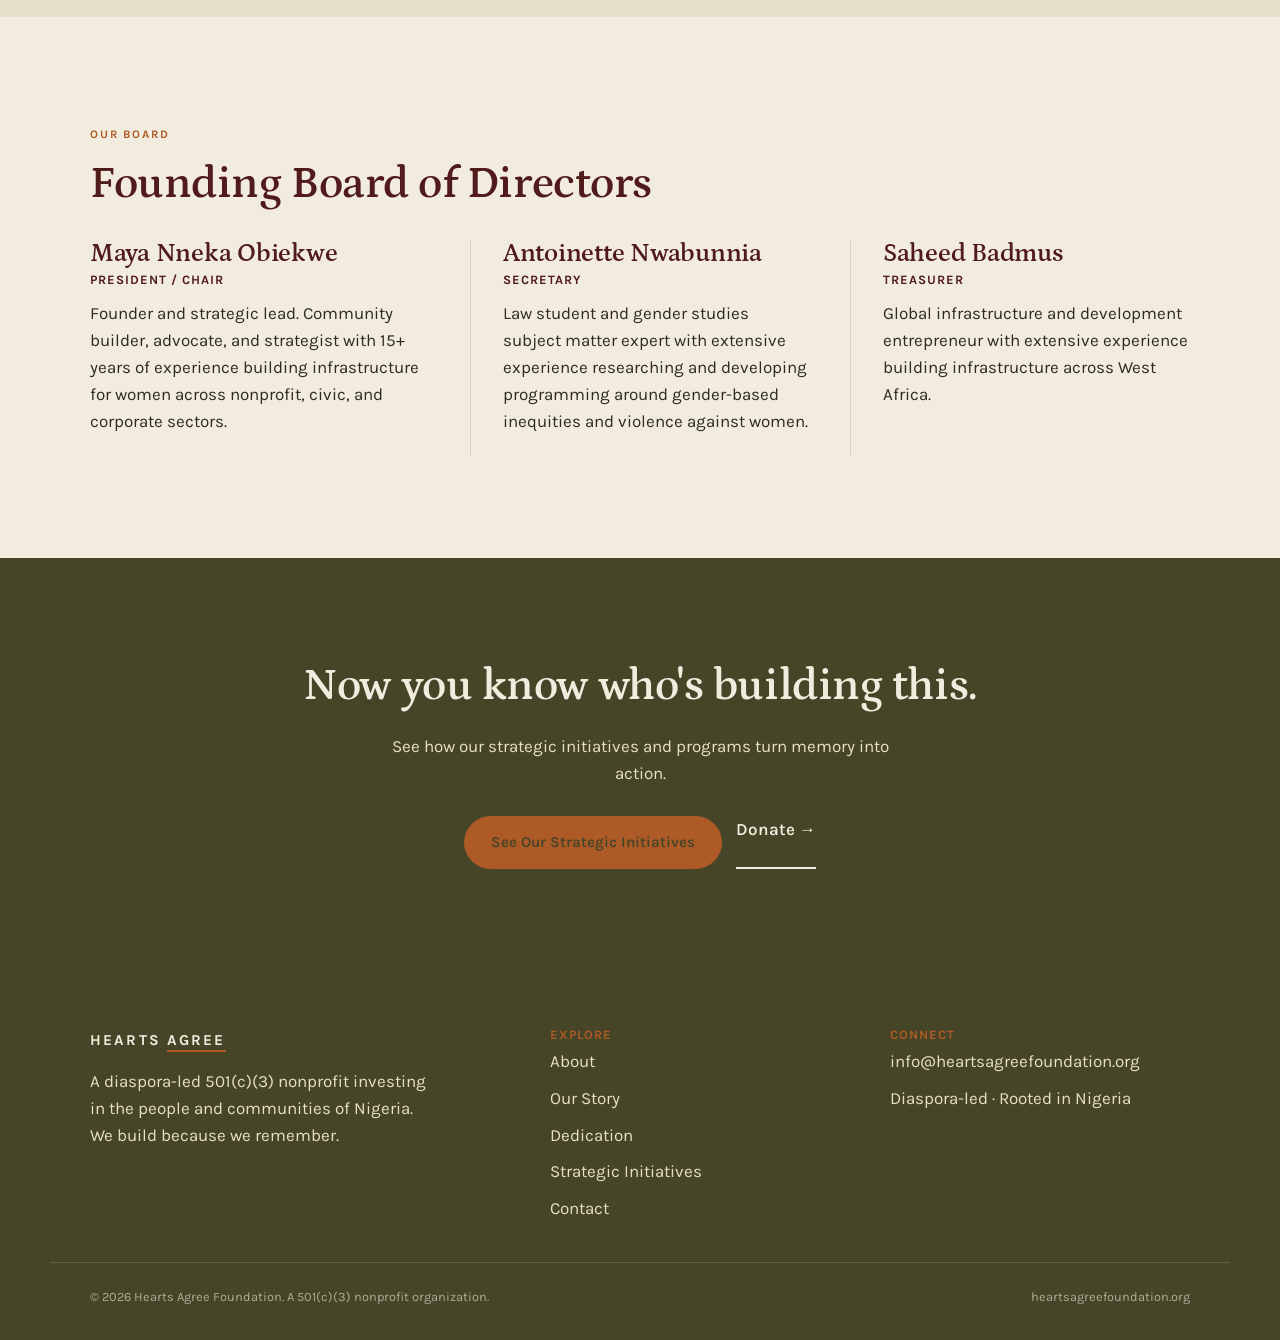
==== commit 8cf43993: "Remove the intro lede paragraph from About Drop the "We are a 501(c)(3) nonprofit..." sentence benea" ====
--- a/about.html
+++ b/about.html
@@ -34,12 +34,9 @@
   <div class="wrap">
     <span class="eyebrow">About Us</span>
     <h1 class="intro-headline">A coordinated ecosystem, one built for real, lasting development in Nigeria.</h1>
-    <div class="intro-body">
-      <p class="intro-lede">We are a 501(c)(3) nonprofit organization led by the diaspora, built for Nigeria, and rooted in the belief that when hearts agree, lasting change follows.</p>
-      <div class="intro-detail">
-        <p>Across the diaspora, giving often looks the same. A fundraiser here, a small program there, money sent home for a cousin's business or a family emergency. Each act is real and meaningful, but rarely connected to anything beyond itself. The result is enormous generosity that struggles to add up to lasting change.</p>
-        <p>The diaspora doesn't need another small, disconnected program. Hearts Agree builds that infrastructure, connecting resources, people, and programs so that giving adds up to something bigger than any one effort could achieve alone.</p>
-      </div>
+    <div class="intro-detail">
+      <p>Across the diaspora, giving often looks the same. A fundraiser here, a small program there, money sent home for a cousin's business or a family emergency. Each act is real and meaningful, but rarely connected to anything beyond itself. The result is enormous generosity that struggles to add up to lasting change.</p>
+      <p>The diaspora doesn't need another small, disconnected program. Hearts Agree builds that infrastructure, connecting resources, people, and programs so that giving adds up to something bigger than any one effort could achieve alone.</p>
     </div>
   </div>
 </section>
--- a/assets/css/style.css
+++ b/assets/css/style.css
@@ -627,24 +627,13 @@
   font-size: clamp(2.2rem, 5vw, 3.6rem);
   margin-bottom: clamp(2rem, 5vw, 3rem);
 }
-.intro-body {
-  display: grid;
-  grid-template-columns: 1fr 1.2fr;
-  gap: clamp(2rem, 5vw, 3.5rem);
+.intro-detail {
   border-top: 1px solid rgba(43,43,40,0.12);
   padding-top: clamp(1.8rem, 4vw, 2.6rem);
-}
-.intro-lede {
-  font-size: 1.15rem;
-  color: var(--forest-soft);
-  margin: 0;
 }
 .intro-detail p {
   max-width: 60ch;
   color: var(--charcoal);
-}
-@media (max-width: 860px) {
-  .intro-body { grid-template-columns: 1fr; }
 }
 
 /* ---------- Glossary rows (About: Mission/Vision/Philosophy) ---------- */
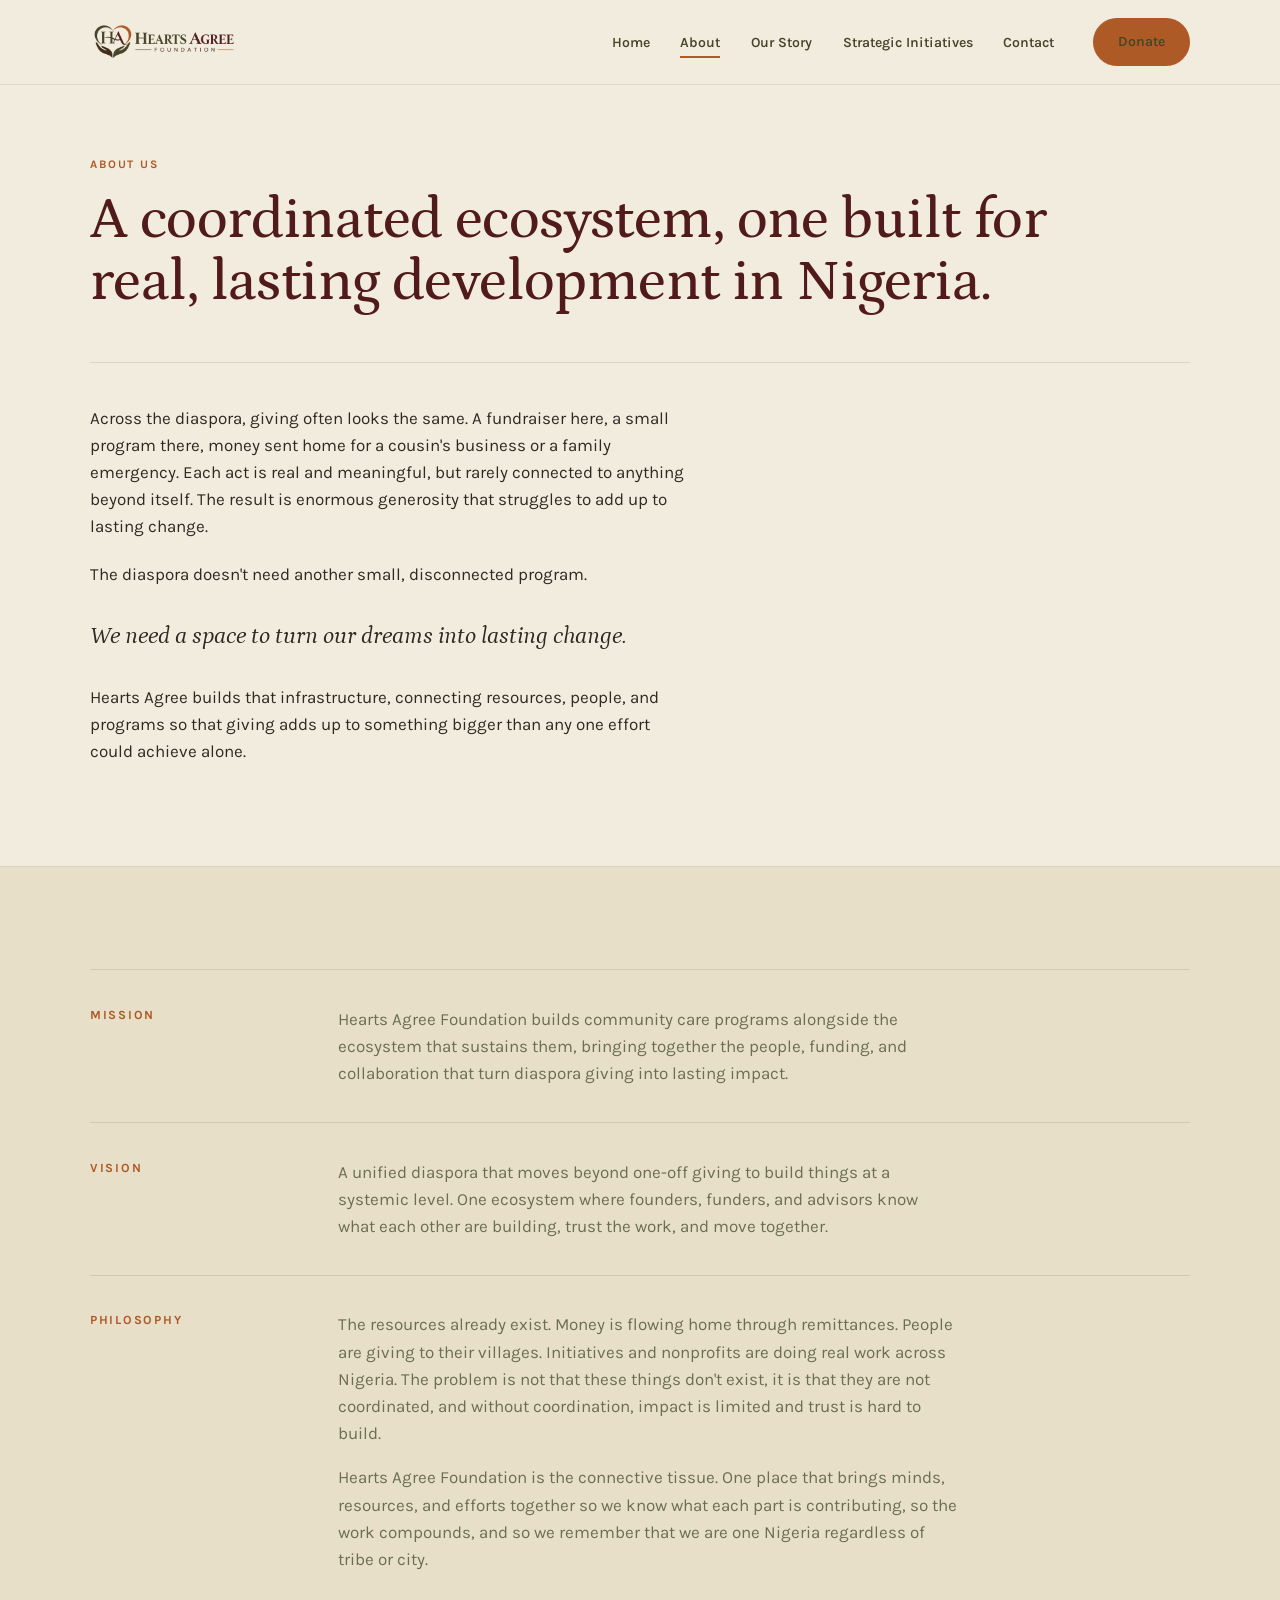
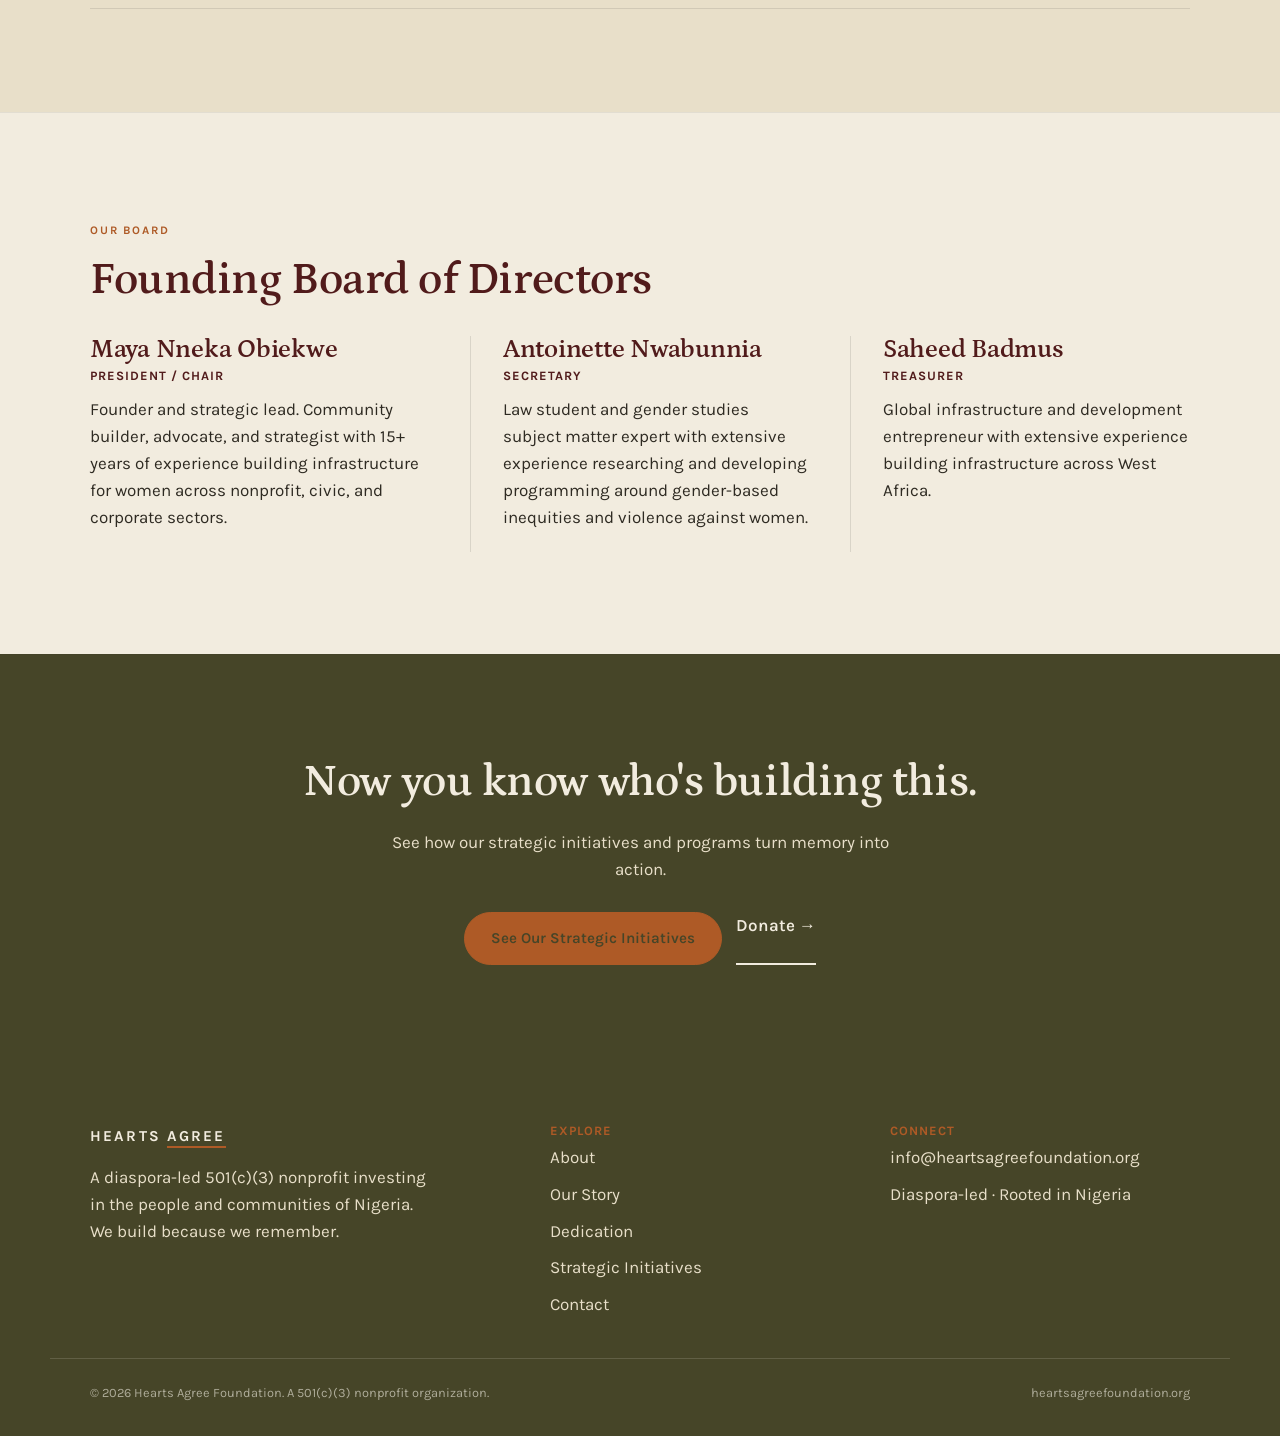
==== commit db5f5784: "Emphasize the 'space to turn our dreams' line on About Split it into its own pull-line paragraph (it" ====
--- a/about.html
+++ b/about.html
@@ -36,7 +36,9 @@
     <h1 class="intro-headline">A coordinated ecosystem, one built for real, lasting development in Nigeria.</h1>
     <div class="intro-detail">
       <p>Across the diaspora, giving often looks the same. A fundraiser here, a small program there, money sent home for a cousin's business or a family emergency. Each act is real and meaningful, but rarely connected to anything beyond itself. The result is enormous generosity that struggles to add up to lasting change.</p>
-      <p>The diaspora doesn't need another small, disconnected program. Hearts Agree builds that infrastructure, connecting resources, people, and programs so that giving adds up to something bigger than any one effort could achieve alone.</p>
+      <p>The diaspora doesn't need another small, disconnected program.</p>
+      <p class="pull-line">We need a space to turn our dreams into lasting change.</p>
+      <p>Hearts Agree builds that infrastructure, connecting resources, people, and programs so that giving adds up to something bigger than any one effort could achieve alone.</p>
     </div>
   </div>
 </section>
--- a/assets/css/style.css
+++ b/assets/css/style.css
@@ -277,6 +277,33 @@
   gap: 1.6rem;
   flex-wrap: wrap;
 }
+
+/* ---------- Sub-hero statement ---------- */
+.sub-hero {
+  padding: clamp(2.5rem, 6vw, 4rem) 0;
+  text-align: center;
+}
+.sub-hero p {
+  font-family: var(--font-display);
+  font-size: clamp(1.7rem, 4vw, 2.5rem);
+  font-weight: 500;
+  line-height: 1.3;
+  color: var(--maroon);
+  max-width: 26ch;
+  margin: 0 auto;
+}
+.highlight {
+  color: var(--gold);
+  font-style: italic;
+}
+.pull-line {
+  font-family: var(--font-display);
+  font-style: italic;
+  font-size: clamp(1.2rem, 2.4vw, 1.5rem);
+  color: var(--maroon);
+  max-width: 42ch;
+  margin: 1.2em 0;
+}
 .link-arrow {
   font-weight: 600;
   border-bottom: 2px solid var(--gold);
@@ -761,6 +788,19 @@
 }
 .initiative-head .eyebrow { display: block; margin-bottom: 0.5em; }
 .initiative-head h3 { margin: 0; }
+.badge-soon {
+  display: inline-block;
+  margin-top: 0.7em;
+  padding: 0.3em 0.75em;
+  font-family: var(--font-body);
+  font-size: 0.66rem;
+  font-weight: 700;
+  letter-spacing: 0.08em;
+  text-transform: uppercase;
+  color: var(--forest-soft);
+  border: 1px solid rgba(43,43,40,0.25);
+  border-radius: 999px;
+}
 .initiative-body p { color: var(--forest-soft); max-width: 58ch; }
 @media (max-width: 700px) {
   .initiative-list li { grid-template-columns: 1fr; }
